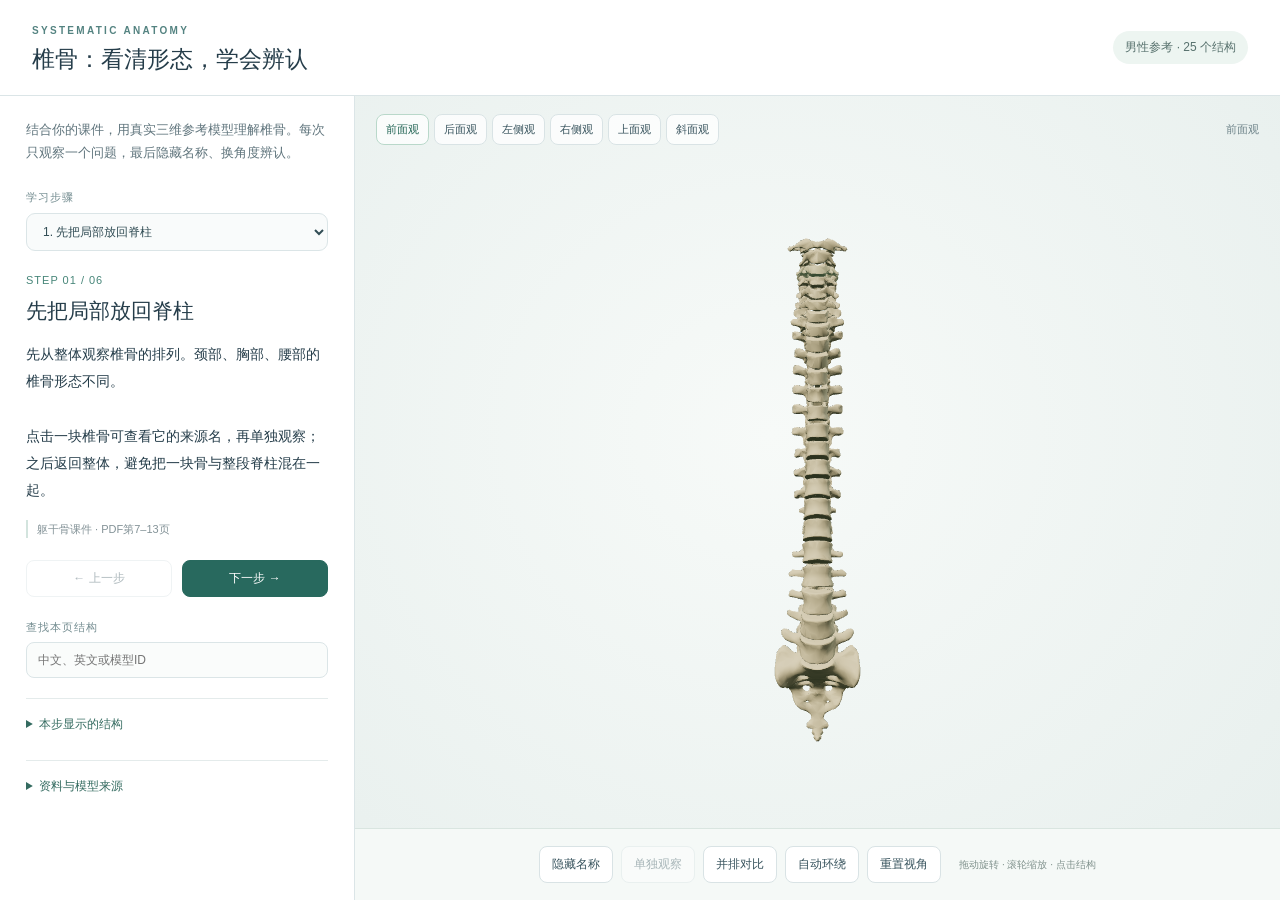
==== examples/spine-demo/index.html @ ab0be1ef "Publish Chinese anatomy 3D tutor skill" ====
<!doctype html>
<html lang="zh-CN">
<head><meta charset="utf-8"><meta name="viewport" content="width=device-width, initial-scale=1"><title>系统解剖学 · 3D伴学</title><link rel="stylesheet" href="style.css"><link rel="stylesheet" href="search.css"></head>
<body>
<header><div><span class="eyebrow">SYSTEMATIC ANATOMY</span><h1 id="lesson-title">系统解剖学 · 3D伴学</h1></div><span id="load-status" role="status">正在加载模型…</span></header>
<main>
<aside>
  <p class="intro" id="intro"></p>
  <label class="field-title" for="step-menu">学习步骤</label><select id="step-menu"></select>
  <div class="step-number" id="step-number"></div><h2 id="step-title"></h2>
  <p class="body" id="explanation"></p>
  <div class="source" id="source"></div>
  <section class="question" id="question-block"><span class="field-title">停下来想一想</span><p id="question"></p><details id="answer"><summary>查看答案与辨认依据</summary><p id="answer-text"></p></details></section>
  <div class="navigation"><button id="previous">← 上一步</button><button class="primary" id="next">下一步 →</button></div>
  <div class="search-box"><label class="field-title" for="search">查找本页结构</label><input id="search" type="search" placeholder="中文、英文或模型ID" autocomplete="off"><div id="search-results"></div></div>
  <details class="structures"><summary>本步显示的结构</summary><div id="structure-list"></div></details>
  <details class="resources"><summary>资料与模型来源</summary><div id="resources"></div><p>中文名称按资料匹配并标注状态；模型细节与几何准确性未经独立解剖教师审定。</p><a href="ATTRIBUTION.md" target="_blank" rel="noopener">模型来源与适用范围</a></details>
</aside>
<section class="viewport" aria-label="三维观察区">
 <div class="scene-toolbar"><div class="view-group" role="group" aria-label="观察方向"><button data-view="front">前面观</button><button data-view="back">后面观</button><button data-view="left">左侧观</button><button data-view="right">右侧观</button><button data-view="top">上面观</button><button data-view="oblique">斜面观</button></div><span id="view-status">斜面观</span></div>
 <div id="scene"><div id="mesh-labels" aria-hidden="true"></div></div>
 <div id="layout-notice" class="layout-notice" hidden>同尺度形态对比：位置已平移。判断毗邻请切回原位。</div>
 <div id="picked" class="picked" hidden></div>
 <div class="bottom-controls"><button id="names">隐藏名称</button><button id="isolate" disabled>单独观察</button><button id="layout">并排对比</button><button id="orbit">自动环绕</button><button id="fit">重置视角</button><span>拖动旋转 · 滚轮缩放 · 点击结构</span></div>
</section>
</main>
<noscript>三维观察需要启用JavaScript。</noscript><script type="module" src="viewer.js"></script>
</body></html>
---- examples/spine-demo/style.css ----
:root{font-family:Inter,"Microsoft YaHei","Noto Sans SC",sans-serif;color:#253d4a;background:#eef3f3;font-synthesis:none}*{box-sizing:border-box}body{margin:0}header{height:96px;background:#fff;border-bottom:1px solid #dbe5e7;display:flex;align-items:center;justify-content:space-between;padding:18px 32px;gap:16px}.eyebrow{font-size:10px;letter-spacing:2.3px;color:#548381;font-weight:700}h1{margin:6px 0 0;font-size:23px;font-weight:650}#load-status{font-size:12px;color:#57716d;padding:8px 12px;background:#edf5f1;border-radius:20px;max-width:38%;text-align:right}main{display:grid;grid-template-columns:355px minmax(0,1fr);height:calc(100dvh - 96px);min-height:520px}aside{padding:23px 26px;background:#fff;overflow:auto;border-right:1px solid #dbe5e7}.intro{font-size:13px;line-height:1.75;color:#60757d;margin:0 0 22px}.field-title{font-size:11px;font-weight:700;color:#738c90;letter-spacing:1px}select{width:100%;padding:10px 12px;border:1px solid #dbe5e7;border-radius:9px;background:#f9fbfb;color:#324d55;margin:8px 0 23px;font:inherit;font-size:12px}.step-number{font-size:11px;color:#478679;letter-spacing:1px}h2{font-size:21px;line-height:1.4;margin:10px 0 16px}.body{font-size:14px;line-height:1.95;white-space:pre-line;margin:0 0 15px}.source{font-size:11px;line-height:1.7;color:#839297;border-left:2px solid #d3e4de;padding-left:9px}.question{background:#edf6f1;border:1px solid #dceae2;border-radius:12px;padding:15px 16px;margin-top:23px}.question p{font-size:13px;line-height:1.8;margin:10px 0}details{font-size:12px;line-height:1.8}summary{cursor:pointer;color:#346b60;font-weight:600;padding:4px 0}details p{color:#60727b}#answer{border-top:1px solid #d5e5dd;padding-top:8px}.navigation{display:flex;gap:10px;margin-top:22px}.navigation button{flex:1}.structures,.resources{margin-top:20px;border-top:1px solid #e4ebeb;padding-top:11px}.resources a{color:#397366}button{font:inherit;font-size:12px;padding:9px 12px;border:1px solid #d9e3e5;border-radius:8px;background:white;color:#37535d;cursor:pointer;transition:background .12s}button:hover{background:#edf5f1}button:focus-visible,select:focus-visible,summary:focus-visible{outline:2px solid #338377;outline-offset:2px}button.primary{background:#28695e;border-color:#28695e;color:white}button:disabled{opacity:.4;cursor:default}button.active{background:#e1f0e9;color:#216454;border-color:#b9d8ca}.structure-item{display:block;width:100%;text-align:left;margin:6px 0;line-height:1.6;padding:7px 10px}.structure-item small{display:block;font-size:10px;color:#839497}.viewport{position:relative;display:flex;flex-direction:column;min-width:0;overflow:hidden;background:radial-gradient(ellipse at 45% 42%,#f7faf8,#e7efed)}.scene-toolbar{height:67px;display:flex;align-items:center;padding:12px 21px;gap:16px;justify-content:space-between;z-index:2}.view-group{display:flex;gap:5px;flex-wrap:wrap}.view-group button{font-size:11px;padding:7px 9px;background:#ffffffbf}#view-status{font-size:11px;color:#6d8389;white-space:nowrap}#scene{position:relative;flex:1;min-height:0;width:100%;overflow:hidden}#scene canvas{display:block;touch-action:none}#mesh-labels{position:absolute;inset:0;pointer-events:none;z-index:1}.mesh-label{position:absolute;font-size:11px;color:#33534d;padding:4px 7px;background:#fffffff0;border:1px solid #dce9e2;border-radius:5px;max-width:160px;transform:translate(-50%,-50%);white-space:nowrap}.bottom-controls{min-height:72px;display:flex;align-items:center;justify-content:center;gap:8px;padding:14px 18px;border-top:1px solid #d9e5e0;background:#f5f9f7;flex-wrap:wrap;z-index:2}.bottom-controls span{font-size:10px;color:#80928d;margin-left:10px}.layout-notice{position:absolute;top:70px;left:21px;right:21px;text-align:center;font-size:11px;color:#826b3f;background:#fbf5e7e8;padding:8px;border-radius:8px;z-index:3}.picked{position:absolute;bottom:87px;left:22px;max-width:calc(100% - 44px);font-size:12px;line-height:1.8;background:white;border:1px solid #dce5e1;border-radius:10px;padding:12px 17px;box-shadow:0 6px 24px #2441350d;white-space:pre-line;z-index:3}.error{padding:35px;font-size:14px;line-height:1.8;color:#873f3f}[hidden]{display:none!important}@media(max-width:900px){header{padding:16px 20px}h1{font-size:19px}main{grid-template-columns:300px 1fr}aside{padding:20px}.scene-toolbar{height:100px;align-items:flex-start;flex-direction:column;gap:8px;padding:14px}.layout-notice{top:106px}.bottom-controls span{display:none}}@media(max-width:660px){header{height:auto;min-height:88px}#load-status{font-size:10px}main{display:flex;flex-direction:column-reverse;height:auto;min-height:0}.viewport{height:64dvh;min-height:400px}.scene-toolbar{height:85px;gap:6px}aside{border-right:0;border-top:1px solid #dbe5e7;padding:23px}.intro{margin-bottom:12px}select{margin-bottom:14px}.layout-notice{top:92px;font-size:10px;left:12px;right:12px}.bottom-controls{min-height:58px;padding:9px;gap:5px}.bottom-controls button{padding:8px;font-size:11px}.picked{bottom:68px;left:12px;font-size:11px}}
---- examples/spine-demo/search.css ----
.search-box{margin-top:20px}.search-box input{display:block;width:100%;font:inherit;font-size:12px;padding:10px 11px;border:1px solid #dbe5e7;border-radius:8px;margin-top:7px;color:#324d55;background:#fafcfb}.search-box:has(input:disabled){opacity:.55}#search-results{max-height:240px;overflow:auto}#search-results p{font-size:11px;color:#71847b;margin:8px 0}
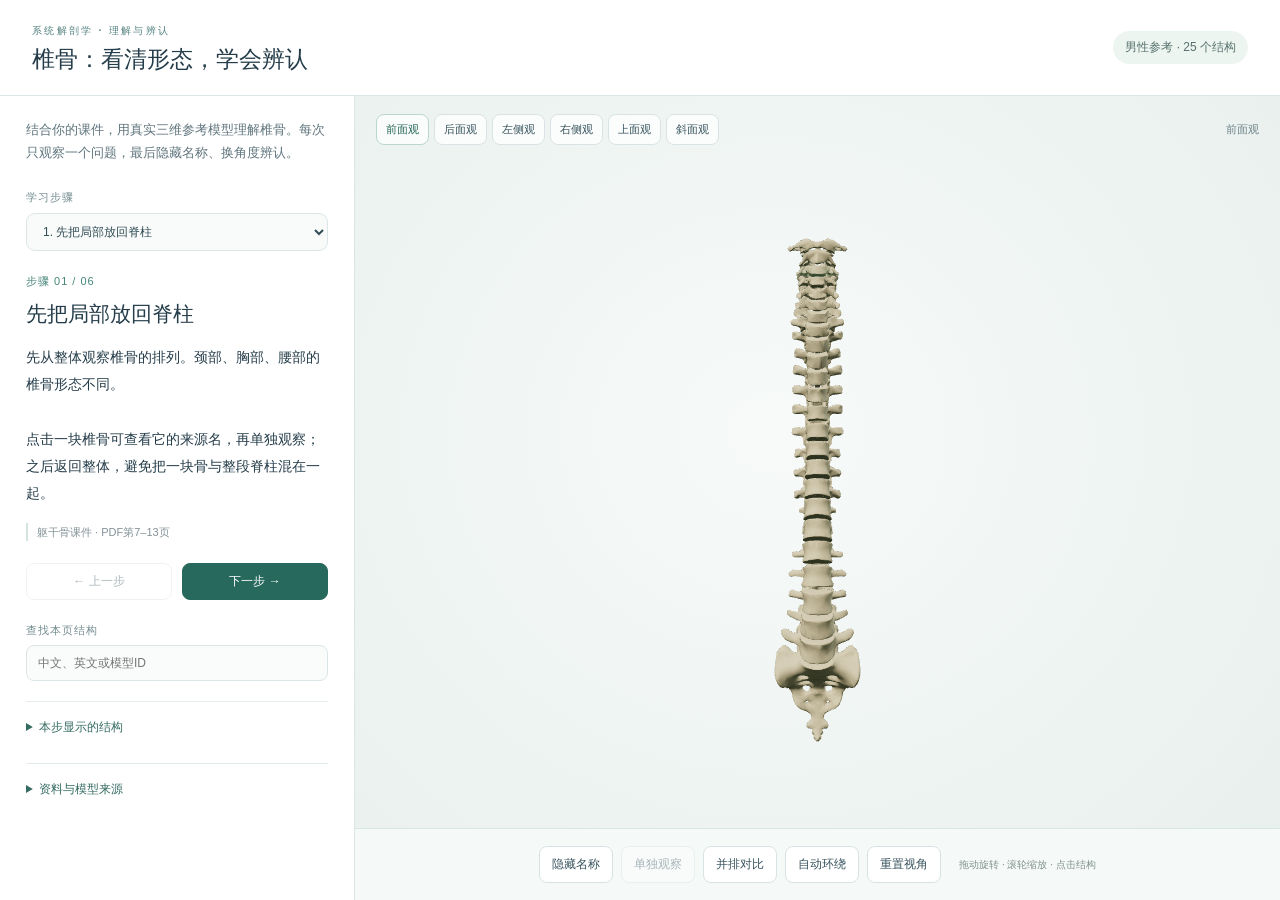
==== commit 325dd5a7: "Improve source-backed Chinese terminology and conservative fallback" ====
--- a/examples/spine-demo/index.html
+++ b/examples/spine-demo/index.html
@@ -2,7 +2,7 @@
 <html lang="zh-CN">
 <head><meta charset="utf-8"><meta name="viewport" content="width=device-width, initial-scale=1"><title>系统解剖学 · 3D伴学</title><link rel="stylesheet" href="style.css"><link rel="stylesheet" href="search.css"></head>
 <body>
-<header><div><span class="eyebrow">SYSTEMATIC ANATOMY</span><h1 id="lesson-title">系统解剖学 · 3D伴学</h1></div><span id="load-status" role="status">正在加载模型…</span></header>
+<header><div><span class="eyebrow">系统解剖学 · 理解与辨认</span><h1 id="lesson-title">系统解剖学 · 3D伴学</h1></div><span id="load-status" role="status">正在加载模型…</span></header>
 <main>
 <aside>
   <p class="intro" id="intro"></p>
--- a/examples/spine-demo/style.css
+++ b/examples/spine-demo/style.css
@@ -1 +1,2 @@
 :root{font-family:Inter,"Microsoft YaHei","Noto Sans SC",sans-serif;color:#253d4a;background:#eef3f3;font-synthesis:none}*{box-sizing:border-box}body{margin:0}header{height:96px;background:#fff;border-bottom:1px solid #dbe5e7;display:flex;align-items:center;justify-content:space-between;padding:18px 32px;gap:16px}.eyebrow{font-size:10px;letter-spacing:2.3px;color:#548381;font-weight:700}h1{margin:6px 0 0;font-size:23px;font-weight:650}#load-status{font-size:12px;color:#57716d;padding:8px 12px;background:#edf5f1;border-radius:20px;max-width:38%;text-align:right}main{display:grid;grid-template-columns:355px minmax(0,1fr);height:calc(100dvh - 96px);min-height:520px}aside{padding:23px 26px;background:#fff;overflow:auto;border-right:1px solid #dbe5e7}.intro{font-size:13px;line-height:1.75;color:#60757d;margin:0 0 22px}.field-title{font-size:11px;font-weight:700;color:#738c90;letter-spacing:1px}select{width:100%;padding:10px 12px;border:1px solid #dbe5e7;border-radius:9px;background:#f9fbfb;color:#324d55;margin:8px 0 23px;font:inherit;font-size:12px}.step-number{font-size:11px;color:#478679;letter-spacing:1px}h2{font-size:21px;line-height:1.4;margin:10px 0 16px}.body{font-size:14px;line-height:1.95;white-space:pre-line;margin:0 0 15px}.source{font-size:11px;line-height:1.7;color:#839297;border-left:2px solid #d3e4de;padding-left:9px}.question{background:#edf6f1;border:1px solid #dceae2;border-radius:12px;padding:15px 16px;margin-top:23px}.question p{font-size:13px;line-height:1.8;margin:10px 0}details{font-size:12px;line-height:1.8}summary{cursor:pointer;color:#346b60;font-weight:600;padding:4px 0}details p{color:#60727b}#answer{border-top:1px solid #d5e5dd;padding-top:8px}.navigation{display:flex;gap:10px;margin-top:22px}.navigation button{flex:1}.structures,.resources{margin-top:20px;border-top:1px solid #e4ebeb;padding-top:11px}.resources a{color:#397366}button{font:inherit;font-size:12px;padding:9px 12px;border:1px solid #d9e3e5;border-radius:8px;background:white;color:#37535d;cursor:pointer;transition:background .12s}button:hover{background:#edf5f1}button:focus-visible,select:focus-visible,summary:focus-visible{outline:2px solid #338377;outline-offset:2px}button.primary{background:#28695e;border-color:#28695e;color:white}button:disabled{opacity:.4;cursor:default}button.active{background:#e1f0e9;color:#216454;border-color:#b9d8ca}.structure-item{display:block;width:100%;text-align:left;margin:6px 0;line-height:1.6;padding:7px 10px}.structure-item small{display:block;font-size:10px;color:#839497}.viewport{position:relative;display:flex;flex-direction:column;min-width:0;overflow:hidden;background:radial-gradient(ellipse at 45% 42%,#f7faf8,#e7efed)}.scene-toolbar{height:67px;display:flex;align-items:center;padding:12px 21px;gap:16px;justify-content:space-between;z-index:2}.view-group{display:flex;gap:5px;flex-wrap:wrap}.view-group button{font-size:11px;padding:7px 9px;background:#ffffffbf}#view-status{font-size:11px;color:#6d8389;white-space:nowrap}#scene{position:relative;flex:1;min-height:0;width:100%;overflow:hidden}#scene canvas{display:block;touch-action:none}#mesh-labels{position:absolute;inset:0;pointer-events:none;z-index:1}.mesh-label{position:absolute;font-size:11px;color:#33534d;padding:4px 7px;background:#fffffff0;border:1px solid #dce9e2;border-radius:5px;max-width:160px;transform:translate(-50%,-50%);white-space:nowrap}.bottom-controls{min-height:72px;display:flex;align-items:center;justify-content:center;gap:8px;padding:14px 18px;border-top:1px solid #d9e5e0;background:#f5f9f7;flex-wrap:wrap;z-index:2}.bottom-controls span{font-size:10px;color:#80928d;margin-left:10px}.layout-notice{position:absolute;top:70px;left:21px;right:21px;text-align:center;font-size:11px;color:#826b3f;background:#fbf5e7e8;padding:8px;border-radius:8px;z-index:3}.picked{position:absolute;bottom:87px;left:22px;max-width:calc(100% - 44px);font-size:12px;line-height:1.8;background:white;border:1px solid #dce5e1;border-radius:10px;padding:12px 17px;box-shadow:0 6px 24px #2441350d;white-space:pre-line;z-index:3}.error{padding:35px;font-size:14px;line-height:1.8;color:#873f3f}[hidden]{display:none!important}@media(max-width:900px){header{padding:16px 20px}h1{font-size:19px}main{grid-template-columns:300px 1fr}aside{padding:20px}.scene-toolbar{height:100px;align-items:flex-start;flex-direction:column;gap:8px;padding:14px}.layout-notice{top:106px}.bottom-controls span{display:none}}@media(max-width:660px){header{height:auto;min-height:88px}#load-status{font-size:10px}main{display:flex;flex-direction:column-reverse;height:auto;min-height:0}.viewport{height:64dvh;min-height:400px}.scene-toolbar{height:85px;gap:6px}aside{border-right:0;border-top:1px solid #dbe5e7;padding:23px}.intro{margin-bottom:12px}select{margin-bottom:14px}.layout-notice{top:92px;font-size:10px;left:12px;right:12px}.bottom-controls{min-height:58px;padding:9px;gap:5px}.bottom-controls button{padding:8px;font-size:11px}.picked{bottom:68px;left:12px;font-size:11px}}
+.picked{max-height:45%;overflow:auto;overflow-wrap:anywhere}
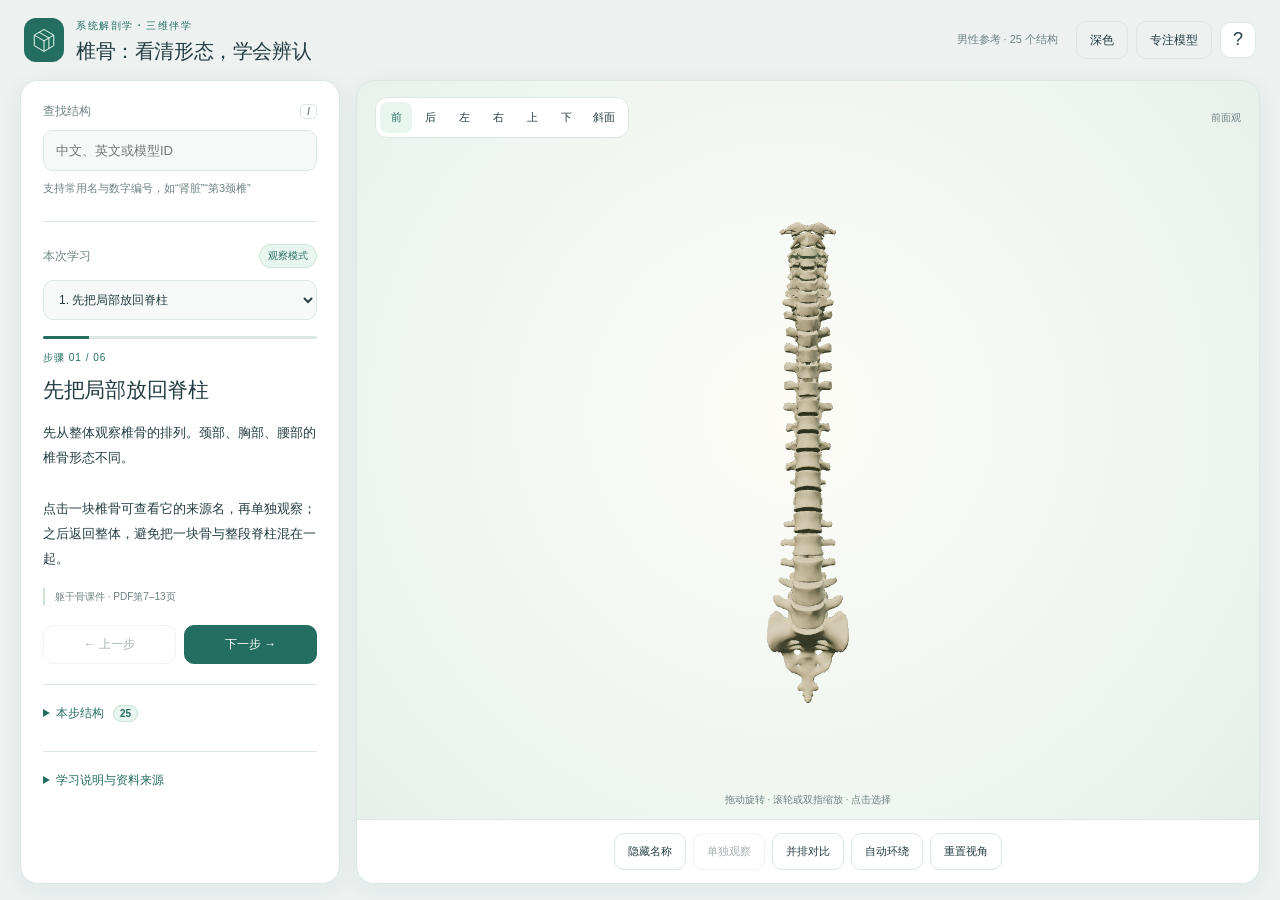
==== commit 10f8a620: "Improve Chinese anatomy viewer layout and interaction" ====
--- a/examples/spine-demo/index.html
+++ b/examples/spine-demo/index.html
@@ -1,28 +1,33 @@
 <!doctype html>
 <html lang="zh-CN">
-<head><meta charset="utf-8"><meta name="viewport" content="width=device-width, initial-scale=1"><title>系统解剖学 · 3D伴学</title><link rel="stylesheet" href="style.css"><link rel="stylesheet" href="search.css"></head>
+<head><meta charset="utf-8"><meta name="viewport" content="width=device-width, initial-scale=1"><meta name="color-scheme" content="light dark"><title>系统解剖学 · 3D伴学</title><link rel="stylesheet" href="style.css"><link rel="stylesheet" href="search.css"></head>
 <body>
-<header><div><span class="eyebrow">系统解剖学 · 理解与辨认</span><h1 id="lesson-title">系统解剖学 · 3D伴学</h1></div><span id="load-status" role="status">正在加载模型…</span></header>
-<main>
-<aside>
-  <p class="intro" id="intro"></p>
-  <label class="field-title" for="step-menu">学习步骤</label><select id="step-menu"></select>
-  <div class="step-number" id="step-number"></div><h2 id="step-title"></h2>
-  <p class="body" id="explanation"></p>
-  <div class="source" id="source"></div>
-  <section class="question" id="question-block"><span class="field-title">停下来想一想</span><p id="question"></p><details id="answer"><summary>查看答案与辨认依据</summary><p id="answer-text"></p></details></section>
-  <div class="navigation"><button id="previous">← 上一步</button><button class="primary" id="next">下一步 →</button></div>
-  <div class="search-box"><label class="field-title" for="search">查找本页结构</label><input id="search" type="search" placeholder="中文、英文或模型ID" autocomplete="off"><div id="search-results"></div></div>
-  <details class="structures"><summary>本步显示的结构</summary><div id="structure-list"></div></details>
-  <details class="resources"><summary>资料与模型来源</summary><div id="resources"></div><p>中文名称按资料匹配并标注状态；模型细节与几何准确性未经独立解剖教师审定。</p><a href="ATTRIBUTION.md" target="_blank" rel="noopener">模型来源与适用范围</a></details>
-</aside>
-<section class="viewport" aria-label="三维观察区">
- <div class="scene-toolbar"><div class="view-group" role="group" aria-label="观察方向"><button data-view="front">前面观</button><button data-view="back">后面观</button><button data-view="left">左侧观</button><button data-view="right">右侧观</button><button data-view="top">上面观</button><button data-view="oblique">斜面观</button></div><span id="view-status">斜面观</span></div>
- <div id="scene"><div id="mesh-labels" aria-hidden="true"></div></div>
- <div id="layout-notice" class="layout-notice" hidden>同尺度形态对比：位置已平移。判断毗邻请切回原位。</div>
- <div id="picked" class="picked" hidden></div>
- <div class="bottom-controls"><button id="names">隐藏名称</button><button id="isolate" disabled>单独观察</button><button id="layout">并排对比</button><button id="orbit">自动环绕</button><button id="fit">重置视角</button><span>拖动旋转 · 滚轮缩放 · 点击结构</span></div>
-</section>
+<header class="app-header">
+ <div class="brand"><div class="brand-mark" aria-hidden="true"><svg viewBox="0 0 32 32" fill="none"><path d="M16 3 28 10v13l-12 7-12-7V10L16 3Z"/><path d="m4 10 12 7 12-7M16 17v13M10 6.5l12 7v13"/></svg></div><div class="brand-text"><span class="eyebrow">系统解剖学 · 三维伴学</span><h1 id="lesson-title">解剖伴学</h1></div></div>
+ <div class="header-actions"><span id="load-status" role="status" aria-live="polite">正在加载模型</span><button id="theme" class="quiet" aria-label="切换深色模式" title="切换深色模式">深色</button><button id="focus-mode" class="quiet" aria-pressed="false" title="扩大观察区，Esc退出">专注模型</button><button id="help" class="icon-button" aria-label="操作指南与快捷键" title="操作指南">?</button></div>
+</header>
+<main id="workspace">
+ <aside class="learning-panel" aria-label="学习与查找">
+  <section class="search-box"><label class="field-title" for="search">查找结构 <span class="key-hint" aria-hidden="true">/</span></label><input id="search" type="search" placeholder="中文、英文或模型ID" autocomplete="off" aria-controls="search-results" aria-describedby="search-hint"><p id="search-hint" class="muted">支持常用名与数字编号，如“肾脏”“第3颈椎”</p><div id="search-results" aria-label="匹配的结构"></div></section>
+  <section class="lesson-section">
+   <div class="section-heading"><label class="field-title" for="step-menu">本次学习</label><span id="study-mode" class="mode-badge">观察模式</span></div><select id="step-menu" aria-label="选择学习步骤"></select>
+   <div id="step-progress" class="progress-track" role="progressbar" aria-label="当前步骤" aria-valuemin="1" aria-valuenow="1"><div id="progress-fill"></div></div>
+   <div class="step-number" id="step-number"></div><h2 id="step-title"></h2><p class="body" id="explanation"></p><div class="source" id="source"></div>
+   <section class="question" id="question-block"><span class="field-title">停下来想一想</span><p id="question"></p><details id="answer"><summary>查看答案与辨认依据</summary><p id="answer-text"></p></details></section>
+   <div class="navigation"><button id="previous">← 上一步</button><button class="primary" id="next">下一步 →</button></div>
+  </section>
+  <details class="structures"><summary>本步结构 <span id="visible-count" class="count-badge"></span></summary><div id="structure-list"></div></details>
+  <details class="resources"><summary>学习说明与资料来源</summary><p class="intro" id="intro"></p><div id="resources"></div><p>名称覆盖不代表医学准确率。模型细节未经独立解剖教师审定，精细辨认请对照课件。</p><a href="ATTRIBUTION.md" target="_blank" rel="noopener">模型来源与适用范围 ↗</a></details>
+ </aside>
+ <section class="viewport" aria-label="三维观察区">
+  <div class="scene-toolbar"><div class="view-group" role="group" aria-label="人体观察方向"><button data-view="front" title="前面观 · 1">前</button><button data-view="back" title="后面观 · 2">后</button><button data-view="left" title="人体左侧观 · 3">左</button><button data-view="right" title="人体右侧观 · 4">右</button><button data-view="top" title="上面观 · 5">上</button><button data-view="bottom" title="下面观">下</button><button data-view="oblique" title="斜面观 · 6">斜面</button></div><span id="view-status">斜面观</span></div>
+  <div id="scene"><div id="mesh-labels" aria-hidden="true"></div><div id="loading-cover" role="status"><span class="spinner" aria-hidden="true"></span><p id="loading-label">正在读取学习资料</p><small>首次载入需要读取三维模型</small></div></div>
+  <div id="layout-notice" class="layout-notice" hidden></div>
+  <div class="model-caption"><span>拖动旋转 · 滚轮或双指缩放 · 点击选择</span><button id="selected-chip" hidden title="查看所选结构详情"></button></div>
+  <div class="bottom-controls" role="group" aria-label="模型操作"><button id="names" title="切换名称 · H" aria-pressed="false">隐藏名称</button><button id="isolate" disabled aria-pressed="false">单独观察</button><button id="layout" aria-pressed="false">并排对比</button><button id="orbit" aria-pressed="false">自动环绕</button><button id="fit" class="quiet" title="重置视角 · R">重置视角</button></div>
+ </section>
+ <section id="inspector" class="inspector" aria-label="所选结构详情" hidden><div class="inspector-heading"><span class="field-title">所选结构</span><button id="close-inspector" class="icon-button" aria-label="关闭结构详情">×</button></div><div id="picked" aria-live="polite" hidden></div></section>
 </main>
+<dialog id="help-dialog" aria-labelledby="help-title"><div class="dialog-heading"><h2 id="help-title">从一个问题开始观察</h2><button id="close-help" class="icon-button" aria-label="关闭操作指南">×</button></div><p>查找一个结构，点击选择，再用“单独观察”看清形态。比较大小时用“并排对比”；判断位置与毗邻时回到原位。</p><p>视角始终按人体的前、后、左、右命名。无标签辨认时，搜索和名称隐藏，答案由你主动展开。</p><dl class="shortcuts"><div><dt><kbd>/</kbd></dt><dd>查找结构</dd></div><div><dt><kbd>1</kbd>–<kbd>6</kbd></dt><dd>前、后、左、右、上、斜面观</dd></div><div><dt><kbd>H</kbd> / <kbd>R</kbd></dt><dd>显示名称 / 重置视角</dd></div><div><dt><kbd>←</kbd> / <kbd>→</kbd></dt><dd>上一步 / 下一步</dd></div><div><dt><kbd>Esc</kbd></dt><dd>退出专注或关闭详情</dd></div></dl></dialog>
 <noscript>三维观察需要启用JavaScript。</noscript><script type="module" src="viewer.js"></script>
 </body></html>
--- a/examples/spine-demo/style.css
+++ b/examples/spine-demo/style.css
@@ -1,2 +1,29 @@
-:root{font-family:Inter,"Microsoft YaHei","Noto Sans SC",sans-serif;color:#253d4a;background:#eef3f3;font-synthesis:none}*{box-sizing:border-box}body{margin:0}header{height:96px;background:#fff;border-bottom:1px solid #dbe5e7;display:flex;align-items:center;justify-content:space-between;padding:18px 32px;gap:16px}.eyebrow{font-size:10px;letter-spacing:2.3px;color:#548381;font-weight:700}h1{margin:6px 0 0;font-size:23px;font-weight:650}#load-status{font-size:12px;color:#57716d;padding:8px 12px;background:#edf5f1;border-radius:20px;max-width:38%;text-align:right}main{display:grid;grid-template-columns:355px minmax(0,1fr);height:calc(100dvh - 96px);min-height:520px}aside{padding:23px 26px;background:#fff;overflow:auto;border-right:1px solid #dbe5e7}.intro{font-size:13px;line-height:1.75;color:#60757d;margin:0 0 22px}.field-title{font-size:11px;font-weight:700;color:#738c90;letter-spacing:1px}select{width:100%;padding:10px 12px;border:1px solid #dbe5e7;border-radius:9px;background:#f9fbfb;color:#324d55;margin:8px 0 23px;font:inherit;font-size:12px}.step-number{font-size:11px;color:#478679;letter-spacing:1px}h2{font-size:21px;line-height:1.4;margin:10px 0 16px}.body{font-size:14px;line-height:1.95;white-space:pre-line;margin:0 0 15px}.source{font-size:11px;line-height:1.7;color:#839297;border-left:2px solid #d3e4de;padding-left:9px}.question{background:#edf6f1;border:1px solid #dceae2;border-radius:12px;padding:15px 16px;margin-top:23px}.question p{font-size:13px;line-height:1.8;margin:10px 0}details{font-size:12px;line-height:1.8}summary{cursor:pointer;color:#346b60;font-weight:600;padding:4px 0}details p{color:#60727b}#answer{border-top:1px solid #d5e5dd;padding-top:8px}.navigation{display:flex;gap:10px;margin-top:22px}.navigation button{flex:1}.structures,.resources{margin-top:20px;border-top:1px solid #e4ebeb;padding-top:11px}.resources a{color:#397366}button{font:inherit;font-size:12px;padding:9px 12px;border:1px solid #d9e3e5;border-radius:8px;background:white;color:#37535d;cursor:pointer;transition:background .12s}button:hover{background:#edf5f1}button:focus-visible,select:focus-visible,summary:focus-visible{outline:2px solid #338377;outline-offset:2px}button.primary{background:#28695e;border-color:#28695e;color:white}button:disabled{opacity:.4;cursor:default}button.active{background:#e1f0e9;color:#216454;border-color:#b9d8ca}.structure-item{display:block;width:100%;text-align:left;margin:6px 0;line-height:1.6;padding:7px 10px}.structure-item small{display:block;font-size:10px;color:#839497}.viewport{position:relative;display:flex;flex-direction:column;min-width:0;overflow:hidden;background:radial-gradient(ellipse at 45% 42%,#f7faf8,#e7efed)}.scene-toolbar{height:67px;display:flex;align-items:center;padding:12px 21px;gap:16px;justify-content:space-between;z-index:2}.view-group{display:flex;gap:5px;flex-wrap:wrap}.view-group button{font-size:11px;padding:7px 9px;background:#ffffffbf}#view-status{font-size:11px;color:#6d8389;white-space:nowrap}#scene{position:relative;flex:1;min-height:0;width:100%;overflow:hidden}#scene canvas{display:block;touch-action:none}#mesh-labels{position:absolute;inset:0;pointer-events:none;z-index:1}.mesh-label{position:absolute;font-size:11px;color:#33534d;padding:4px 7px;background:#fffffff0;border:1px solid #dce9e2;border-radius:5px;max-width:160px;transform:translate(-50%,-50%);white-space:nowrap}.bottom-controls{min-height:72px;display:flex;align-items:center;justify-content:center;gap:8px;padding:14px 18px;border-top:1px solid #d9e5e0;background:#f5f9f7;flex-wrap:wrap;z-index:2}.bottom-controls span{font-size:10px;color:#80928d;margin-left:10px}.layout-notice{position:absolute;top:70px;left:21px;right:21px;text-align:center;font-size:11px;color:#826b3f;background:#fbf5e7e8;padding:8px;border-radius:8px;z-index:3}.picked{position:absolute;bottom:87px;left:22px;max-width:calc(100% - 44px);font-size:12px;line-height:1.8;background:white;border:1px solid #dce5e1;border-radius:10px;padding:12px 17px;box-shadow:0 6px 24px #2441350d;white-space:pre-line;z-index:3}.error{padding:35px;font-size:14px;line-height:1.8;color:#873f3f}[hidden]{display:none!important}@media(max-width:900px){header{padding:16px 20px}h1{font-size:19px}main{grid-template-columns:300px 1fr}aside{padding:20px}.scene-toolbar{height:100px;align-items:flex-start;flex-direction:column;gap:8px;padding:14px}.layout-notice{top:106px}.bottom-controls span{display:none}}@media(max-width:660px){header{height:auto;min-height:88px}#load-status{font-size:10px}main{display:flex;flex-direction:column-reverse;height:auto;min-height:0}.viewport{height:64dvh;min-height:400px}.scene-toolbar{height:85px;gap:6px}aside{border-right:0;border-top:1px solid #dbe5e7;padding:23px}.intro{margin-bottom:12px}select{margin-bottom:14px}.layout-notice{top:92px;font-size:10px;left:12px;right:12px}.bottom-controls{min-height:58px;padding:9px;gap:5px}.bottom-controls button{padding:8px;font-size:11px}.picked{bottom:68px;left:12px;font-size:11px}}
-.picked{max-height:45%;overflow:auto;overflow-wrap:anywhere}
+:root{font-family:"Segoe UI","Microsoft YaHei","Noto Sans SC",sans-serif;color:#233d43;background:#edf2f1;font-synthesis:none;color-scheme:light;--paper:#fff;--surface:#f6f9f8;--ink:#233d43;--muted:#6e8183;--border:#dce6e2;--accent:#236e61;--tint:#e9f5ef;--tint-border:#cae3d5;--shadow:0 5px 22px #173e3410;--scene:radial-gradient(ellipse at 48% 42%,#fdfcf7 0%,#edf4ef 70%,#e2ede7 100%)}
+:root[data-theme="dark"]{color-scheme:dark;background:#121c21;--paper:#1c2a30;--surface:#223239;--ink:#e3eeeb;--muted:#a0b7b5;--border:#34464c;--accent:#9bdbbc;--tint:#243e36;--tint-border:#416453;--shadow:0 5px 22px #0002;--scene:radial-gradient(ellipse at 48% 42%,#314649,#223437 70%,#1d2c31);color:var(--ink)}
+*{box-sizing:border-box}body{margin:0}button,select,input{font:inherit}button,select,input,summary{-webkit-tap-highlight-color:transparent}
+button{cursor:pointer;border:1px solid var(--border);color:var(--ink);background:var(--paper);border-radius:10px;padding:10px 13px;font-size:12px;line-height:1.4;transition:background .15s,border-color .15s}button:hover{background:var(--tint);border-color:var(--tint-border)}button.active{background:var(--tint);color:var(--accent);border-color:var(--tint-border)}button.primary{background:#236e61;border-color:#236e61;color:white}button.primary:hover{background:#185647}button:disabled{opacity:.4;cursor:default}button.quiet{background:transparent}
+button:focus-visible,select:focus-visible,input:focus-visible,summary:focus-visible,a:focus-visible{outline:3px solid var(--accent);outline-offset:3px}.icon-button{height:36px;width:36px;padding:0;font-size:18px;display:inline-grid;place-items:center}
+.app-header{height:80px;display:flex;align-items:center;justify-content:space-between;padding:12px 24px;gap:20px}.brand{display:flex;align-items:center;gap:12px;min-width:0}.brand-mark{display:grid;place-items:center;width:40px;height:44px;flex-shrink:0;background:#236e61;border-radius:12px}.brand-mark svg{width:26px;height:30px;stroke:#ecfff2;stroke-width:1.2}.brand-text{min-width:0}.eyebrow{font-size:10px;color:var(--accent);letter-spacing:1.5px;font-weight:600}h1{margin:5px 0 0;font-size:20px;font-weight:650;letter-spacing:-.4px;white-space:nowrap;overflow:hidden;text-overflow:ellipsis}.header-actions{display:flex;align-items:center;gap:8px;flex-shrink:0}#load-status{font-size:11px;color:var(--muted);margin-right:10px}
+main{display:grid;grid-template-columns:320px minmax(0,1fr);gap:16px;height:calc(100dvh - 96px);min-height:520px;margin:0 20px 16px}main.has-selection{grid-template-columns:300px minmax(0,1fr) 280px}
+.learning-panel,.viewport,.inspector{border:1px solid var(--border);border-radius:18px;background:var(--paper);box-shadow:var(--shadow);min-width:0}.learning-panel{padding:22px;overflow:auto;scrollbar-width:thin;scrollbar-color:var(--border) transparent}
+.field-title{font-size:12px;color:var(--muted);font-weight:650}.muted{color:var(--muted);font-size:11px;line-height:1.65}.section-heading{display:flex;justify-content:space-between;align-items:center;gap:8px}.lesson-section{margin-top:24px;padding-top:22px;border-top:1px solid var(--border)}
+.mode-badge,.count-badge{font-size:10px;background:var(--tint);color:var(--accent);border:1px solid var(--tint-border);border-radius:30px;padding:4px 8px;white-space:nowrap}.mode-badge.quiz{color:#966327;background:#fff2d9;border-color:#ead1a4}
+select{display:block;width:100%;padding:11px;border:1px solid var(--border);border-radius:10px;color:var(--ink);background:var(--surface);margin:12px 0 16px;font-size:12px}.progress-track{height:3px;border-radius:4px;background:var(--border);margin-bottom:12px;overflow:hidden}#progress-fill{height:100%;background:var(--accent);width:0;transition:width .2s}.step-number{font-size:10px;color:var(--accent);letter-spacing:1px}
+h2{font-size:21px;line-height:1.5;margin:9px 0 14px;letter-spacing:-.3px}.body{font-size:13px;line-height:1.95;white-space:pre-line;margin:0 0 16px}.source{font-size:10px;line-height:1.75;color:var(--muted);border-left:2px solid var(--tint-border);padding-left:10px}.question{background:var(--tint);border:1px solid var(--tint-border);border-radius:13px;padding:16px;margin-top:20px}.question p{font-size:12px;line-height:1.9;margin:10px 0;white-space:pre-line}.question .field-title{color:var(--accent)}
+details{font-size:12px;line-height:1.8}summary{cursor:pointer;color:var(--accent);font-weight:600;padding:6px 0}details p{color:var(--muted);white-space:pre-line}#answer{border-top:1px solid var(--tint-border);padding-top:6px}.navigation{display:flex;gap:8px;margin-top:20px}.navigation button{flex:1}.structures,.resources{margin-top:20px;padding-top:12px;border-top:1px solid var(--border)}.count-badge{margin-left:6px;padding:2px 6px}.resources a{color:var(--accent)}
+.structure-item{width:100%;text-align:left;margin:5px 0;padding:10px 12px;display:block;line-height:1.65;overflow-wrap:anywhere}.structure-item small{display:block;margin-top:3px;font-size:10px;color:var(--muted)}
+.viewport{position:relative;display:flex;flex-direction:column;overflow:hidden;background:var(--scene)}.scene-toolbar{display:flex;align-items:center;justify-content:space-between;padding:16px 18px 12px;gap:10px;z-index:2}.view-group{display:flex;gap:2px;background:var(--paper);border:1px solid var(--border);border-radius:12px;padding:4px}.view-group button{min-width:32px;border:0;font-size:11px;padding:8px 9px;border-radius:8px}#view-status{font-size:10px;color:var(--muted);white-space:nowrap}
+#scene{position:relative;flex:1;min-height:0;width:100%;overflow:hidden}#scene canvas{display:block;touch-action:none}#mesh-labels{position:absolute;inset:0;pointer-events:none;z-index:1}.mesh-label{position:absolute;font-size:11px;color:var(--ink);padding:5px 8px;background:var(--paper);border:1px solid var(--border);box-shadow:var(--shadow);border-radius:8px;max-width:160px;transform:translate(-50%,-50%);white-space:nowrap}
+.layout-notice{position:absolute;top:76px;left:18px;right:18px;font-size:10px;line-height:1.6;color:#84602c;background:#fff5def2;border:1px solid #eadbbd;padding:9px 12px;border-radius:10px;z-index:2}
+.model-caption{display:flex;align-items:center;justify-content:center;gap:12px;padding:6px 16px 12px;min-height:30px}.model-caption span{font-size:10px;color:var(--muted)}#selected-chip{font-size:10px;padding:5px 9px;color:var(--accent);background:var(--paper);max-width:50%;overflow:hidden;text-overflow:ellipsis;white-space:nowrap}
+.bottom-controls{display:flex;justify-content:center;gap:7px;padding:13px;border-top:1px solid var(--border);background:var(--paper);flex-wrap:wrap}.bottom-controls button{font-size:11px}
+.inspector{padding:18px;overflow:auto;scrollbar-width:thin}.inspector-heading{display:flex;align-items:center;justify-content:space-between;padding-bottom:13px;border-bottom:1px solid var(--border)}#picked h3{margin:20px 0 6px;font-size:22px;line-height:1.5;overflow-wrap:anywhere}.picked-english{color:var(--muted);font-size:11px;line-height:1.8;overflow-wrap:anywhere}
+.inspector-section{margin:20px 0}.inspector-section h4{font-size:10px;color:var(--muted);margin:0 0 7px;font-weight:600}.inspector-section p{margin:0;font-size:12px;line-height:1.8;white-space:pre-line;overflow-wrap:anywhere}.term-badge{display:inline-block;border:1px solid var(--tint-border);padding:7px 9px;border-radius:9px;color:var(--accent);background:var(--tint);font-size:11px;line-height:1.7}.term-badge.pending{background:#fff5e5;color:#80572c;border-color:#ead7b6}.reference-note{font-size:10px;color:var(--muted);padding-top:12px;border-top:1px solid var(--border)}
+#loading-cover{position:absolute;inset:0;display:flex;flex-direction:column;gap:8px;align-items:center;justify-content:center;color:var(--muted);font-size:13px}#loading-cover p{margin:8px 0 0}#loading-cover small{font-size:11px}.spinner{width:30px;height:30px;border:2px solid var(--border);border-top-color:var(--accent);border-radius:50%;animation:spin 1s linear infinite}@keyframes spin{to{transform:rotate(360deg)}}.error{padding:30px;color:#a66244;font-size:14px;line-height:1.8}
+dialog{color:var(--ink);background:var(--paper);border:1px solid var(--border);border-radius:20px;box-shadow:0 30px 100px #0003;width:min(520px,calc(100% - 32px));padding:25px}dialog::backdrop{background:#10252280;backdrop-filter:blur(3px)}.dialog-heading{display:flex;align-items:start;gap:15px;justify-content:space-between}.dialog-heading h2{font-size:19px;margin:3px 0 12px}dialog p{font-size:13px;line-height:1.9;color:var(--muted)}.shortcuts{border-top:1px solid var(--border);padding-top:10px}.shortcuts div{display:flex;align-items:center;padding:7px 0}.shortcuts dt{width:115px;flex-shrink:0}.shortcuts dd{font-size:12px;margin:0}kbd{font:inherit;font-size:11px;background:var(--surface);border:1px solid var(--border);padding:3px 6px;border-radius:5px}
+[hidden]{display:none!important}body.scene-focus .learning-panel,body.scene-focus .inspector{display:none}body.scene-focus main{grid-template-columns:minmax(0,1fr);grid-template-rows:1fr}body.scene-focus .viewport{grid-column:1;grid-row:1}
+@media(max-width:1180px) and (min-width:761px){main{grid-template-columns:280px minmax(0,1fr)}main.has-selection{grid-template-columns:280px minmax(0,1fr);grid-template-rows:minmax(280px,1fr) 235px}main.has-selection .learning-panel{grid-row:1/3}main.has-selection .viewport{grid-column:2;grid-row:1}main.has-selection .inspector{grid-column:2;grid-row:2}.scene-toolbar{flex-wrap:wrap;padding:12px}#load-status{display:none}.layout-notice{top:92px}}
+@media(max-width:760px){.app-header{height:76px;padding:10px 12px;gap:10px}.brand{gap:8px;flex:1}.brand-mark{width:30px;height:36px;border-radius:9px}.brand-mark svg{width:22px;height:26px}.eyebrow{font-size:8px;letter-spacing:.5px}h1{font-size:14px}.header-actions{gap:5px}.header-actions button{padding:8px;font-size:11px;min-height:36px}#help{width:30px;font-size:15px}#load-status{display:none}main,main.has-selection{display:flex;flex-direction:column;height:auto;min-height:0;margin:0 10px 14px;gap:12px}.learning-panel{order:2;padding:20px}.viewport{order:0;height:66dvh;min-height:430px}.inspector{order:1;padding:18px}.scene-toolbar{padding:10px 10px 6px;flex-direction:column;align-items:stretch;gap:6px}.view-group{justify-content:space-between;width:100%}.view-group button{padding:9px;min-height:36px}#view-status{text-align:right;padding-right:3px}.layout-notice{top:91px;left:10px;right:10px;padding:7px}.bottom-controls{padding:10px 8px;gap:6px}.bottom-controls button{padding:10px;min-height:40px}.model-caption{flex-direction:column;gap:6px;padding:8px 10px}.model-caption span{font-size:9px}#selected-chip{max-width:85%}body.scene-focus main{height:calc(100dvh - 90px)}body.scene-focus .viewport{height:100%;min-height:0}}
+@media(prefers-reduced-motion:reduce){*,*::before,*::after{transition:none!important;animation:none!important}}
+
+body.scene-focus #workspace{grid-template-columns:minmax(0,1fr);grid-template-rows:1fr}body.scene-focus #workspace .viewport{grid-column:1;grid-row:1}
--- a/examples/spine-demo/search.css
+++ b/examples/spine-demo/search.css
@@ -1 +1,4 @@
-.search-box{margin-top:20px}.search-box input{display:block;width:100%;font:inherit;font-size:12px;padding:10px 11px;border:1px solid #dbe5e7;border-radius:8px;margin-top:7px;color:#324d55;background:#fafcfb}.search-box:has(input:disabled){opacity:.55}#search-results{max-height:240px;overflow:auto}#search-results p{font-size:11px;color:#71847b;margin:8px 0}
+.search-box .field-title{display:flex;align-items:center;justify-content:space-between}.key-hint{border:1px solid var(--border);color:var(--muted);border-radius:5px;font-size:10px;padding:1px 6px}
+.search-box input{display:block;width:100%;font-size:13px;padding:12px;color:var(--ink);background:var(--surface);border:1px solid var(--border);border-radius:10px;margin-top:10px}.search-box input:disabled{opacity:.6}#search-hint{margin:8px 0 0}
+#search-results{max-height:270px;overflow:auto;scrollbar-width:thin;margin-top:4px}#search-results:empty{display:none}#search-results p{font-size:12px;color:var(--muted);line-height:1.8;margin:10px 0}
+@media(max-width:760px){.search-box input{font-size:16px}}
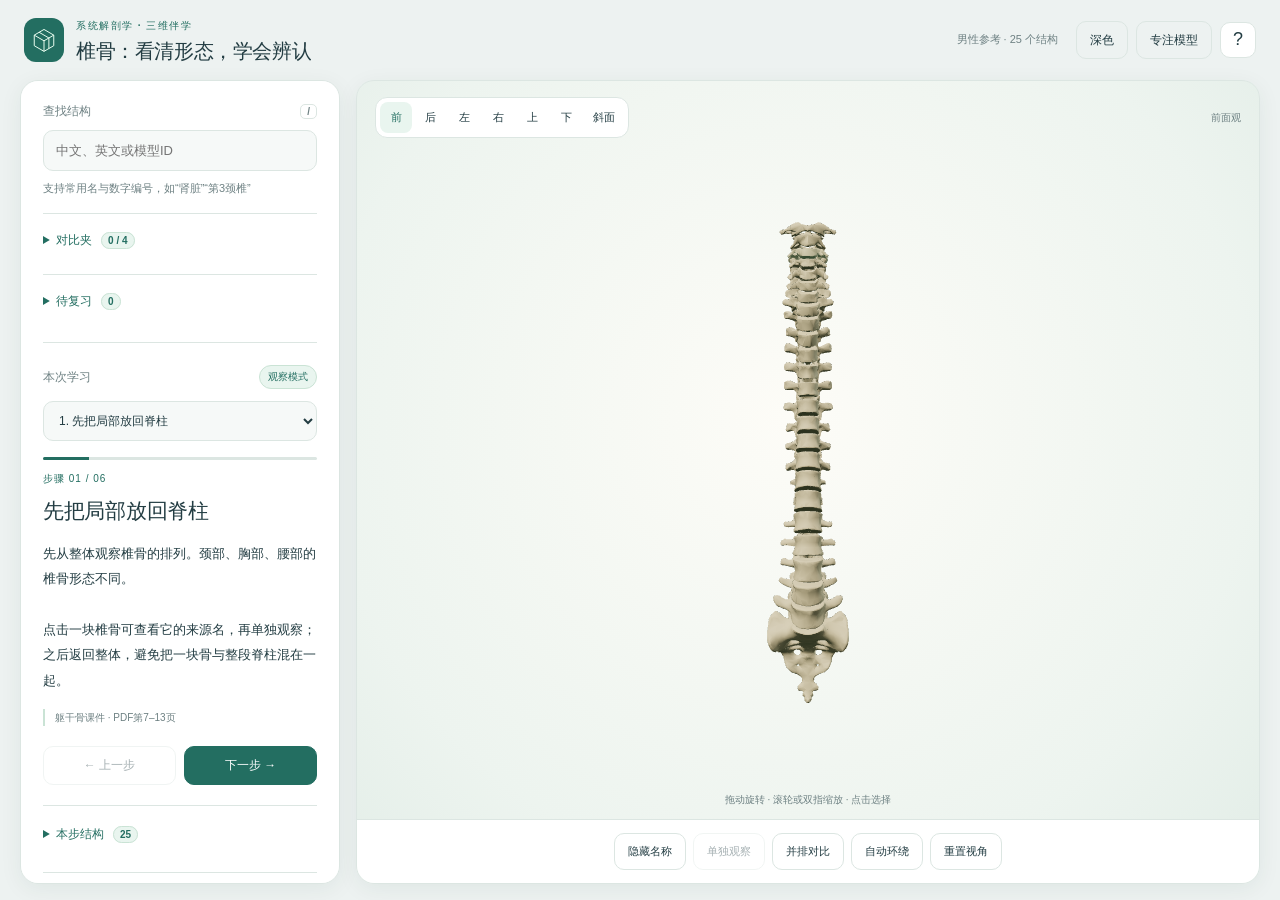
==== commit b6ad19a2: "Add custom anatomy comparison and recall practice" ====
--- a/examples/spine-demo/index.html
+++ b/examples/spine-demo/index.html
@@ -9,6 +9,9 @@
 <main id="workspace">
  <aside class="learning-panel" aria-label="学习与查找">
   <section class="search-box"><label class="field-title" for="search">查找结构 <span class="key-hint" aria-hidden="true">/</span></label><input id="search" type="search" placeholder="中文、英文或模型ID" autocomplete="off" aria-controls="search-results" aria-describedby="search-hint"><p id="search-hint" class="muted">支持常用名与数字编号，如“肾脏”“第3颈椎”</p><div id="search-results" aria-label="匹配的结构"></div></section>
+  <details class="study-tray" id="compare-tray"><summary>对比夹 <span id="compare-count" class="count-badge">0 / 4</span></summary><p class="muted">在结构详情中加入 2–4 个结构，保持相同比例比较形态。</p><div id="compare-list"></div><button id="compare-start" disabled>比较所选结构</button></details>
+  <details class="study-tray" id="review-tray"><summary>待复习 <span id="review-count" class="count-badge">0</span></summary><p class="muted">加入易混结构，换角度无标签辨认。仅保留在本页，刷新后清空。</p><div id="review-list"></div><div class="tray-actions"><button id="review-start" disabled>开始辨认</button><button id="review-export" disabled>导出复习卡</button></div></details>
+  <section id="practice-panel" class="practice-panel" hidden aria-label="自主练习"><span id="practice-mode" class="mode-badge"></span><h2 id="practice-title"></h2><p id="practice-body" class="body"></p><textarea id="recall-note" rows="3" placeholder="先写名称、侧别及辨认依据，再核对" aria-label="我的辨认回答" hidden></textarea><div id="practice-answer" hidden></div><div class="tray-actions"><button id="review-reveal" class="primary" hidden>核对名称与来源</button><button id="review-again" hidden>还需再练</button><button id="review-known" hidden>能说出依据</button><button id="review-retry" hidden>再练未记住的</button><button id="practice-exit">返回课程</button></div><p class="muted practice-disclaimer">自评只记录本次回答，不代表已掌握。网格未呈现的特征请对照课件。</p></section>
   <section class="lesson-section">
    <div class="section-heading"><label class="field-title" for="step-menu">本次学习</label><span id="study-mode" class="mode-badge">观察模式</span></div><select id="step-menu" aria-label="选择学习步骤"></select>
    <div id="step-progress" class="progress-track" role="progressbar" aria-label="当前步骤" aria-valuemin="1" aria-valuenow="1"><div id="progress-fill"></div></div>
@@ -26,8 +29,8 @@
   <div class="model-caption"><span>拖动旋转 · 滚轮或双指缩放 · 点击选择</span><button id="selected-chip" hidden title="查看所选结构详情"></button></div>
   <div class="bottom-controls" role="group" aria-label="模型操作"><button id="names" title="切换名称 · H" aria-pressed="false">隐藏名称</button><button id="isolate" disabled aria-pressed="false">单独观察</button><button id="layout" aria-pressed="false">并排对比</button><button id="orbit" aria-pressed="false">自动环绕</button><button id="fit" class="quiet" title="重置视角 · R">重置视角</button></div>
  </section>
- <section id="inspector" class="inspector" aria-label="所选结构详情" hidden><div class="inspector-heading"><span class="field-title">所选结构</span><button id="close-inspector" class="icon-button" aria-label="关闭结构详情">×</button></div><div id="picked" aria-live="polite" hidden></div></section>
+ <section id="inspector" class="inspector" aria-label="所选结构详情" hidden><div class="inspector-heading"><span class="field-title">所选结构</span><button id="close-inspector" class="icon-button" aria-label="关闭结构详情">×</button></div><div id="picked" aria-live="polite" hidden></div><div id="selection-actions" class="selection-actions" hidden><button id="zoom-picked">放大所选</button><button id="pin-compare">加入对比夹</button><button id="pin-review">加入复习</button><p id="action-status" class="muted" role="status"></p></div></section>
 </main>
-<dialog id="help-dialog" aria-labelledby="help-title"><div class="dialog-heading"><h2 id="help-title">从一个问题开始观察</h2><button id="close-help" class="icon-button" aria-label="关闭操作指南">×</button></div><p>查找一个结构，点击选择，再用“单独观察”看清形态。比较大小时用“并排对比”；判断位置与毗邻时回到原位。</p><p>视角始终按人体的前、后、左、右命名。无标签辨认时，搜索和名称隐藏，答案由你主动展开。</p><dl class="shortcuts"><div><dt><kbd>/</kbd></dt><dd>查找结构</dd></div><div><dt><kbd>1</kbd>–<kbd>6</kbd></dt><dd>前、后、左、右、上、斜面观</dd></div><div><dt><kbd>H</kbd> / <kbd>R</kbd></dt><dd>显示名称 / 重置视角</dd></div><div><dt><kbd>←</kbd> / <kbd>→</kbd></dt><dd>上一步 / 下一步</dd></div><div><dt><kbd>Esc</kbd></dt><dd>退出专注或关闭详情</dd></div></dl></dialog>
+<dialog id="help-dialog" aria-labelledby="help-title"><div class="dialog-heading"><h2 id="help-title">从一个问题开始观察</h2><button id="close-help" class="icon-button" aria-label="关闭操作指南">×</button></div><p>查找一个结构，点击选择，再用“单独观察”看清形态。比较大小时用“并排对比”；判断位置与毗邻时回到原位。</p><p>结构详情里的“放大所选”保留本步周围结构。加入对比夹可跨步骤选取 2–4 个结构；加入复习后可换角度辨认并导出有来源的复习卡。</p><p>视角始终按人体的前、后、左、右命名。无标签辨认时，搜索和名称隐藏，答案由你主动展开。</p><dl class="shortcuts"><div><dt><kbd>/</kbd></dt><dd>查找结构</dd></div><div><dt><kbd>1</kbd>–<kbd>6</kbd></dt><dd>前、后、左、右、上、斜面观</dd></div><div><dt><kbd>H</kbd> / <kbd>R</kbd></dt><dd>显示名称 / 重置视角</dd></div><div><dt><kbd>←</kbd> / <kbd>→</kbd></dt><dd>上一步 / 下一步</dd></div><div><dt><kbd>Esc</kbd></dt><dd>退出专注或关闭详情</dd></div></dl></dialog>
 <noscript>三维观察需要启用JavaScript。</noscript><script type="module" src="viewer.js"></script>
 </body></html>
--- a/examples/spine-demo/style.css
+++ b/examples/spine-demo/style.css
@@ -27,3 +27,13 @@
 @media(prefers-reduced-motion:reduce){*,*::before,*::after{transition:none!important;animation:none!important}}
 
 body.scene-focus #workspace{grid-template-columns:minmax(0,1fr);grid-template-rows:1fr}body.scene-focus #workspace .viewport{grid-column:1;grid-row:1}
+
+.study-tray{margin-top:16px;padding-top:10px;border-top:1px solid var(--border)}.study-tray>p{margin:6px 0 10px}.tray-row{display:flex;align-items:center;gap:6px;margin:5px 0}.tray-row .tray-name{flex:1;min-width:0;text-align:left;overflow-wrap:anywhere;font-size:11px;padding:8px}.tray-row .remove-item{flex-shrink:0;width:32px;height:32px;padding:0}.tray-actions{display:flex;gap:7px;flex-wrap:wrap;margin-top:12px}.tray-actions button{flex:1;min-width:95px}.selection-actions{border-top:1px solid var(--border);margin-top:18px;padding-top:16px;display:grid;gap:8px}.selection-actions p{margin:0;min-height:16px}.practice-panel{margin-top:22px;padding:16px;border:1px solid var(--tint-border);border-radius:13px;background:var(--tint)}.practice-panel h2{font-size:19px}.practice-panel .body{font-size:12px}.practice-panel textarea{width:100%;resize:vertical;border:1px solid var(--border);border-radius:9px;padding:12px;background:var(--paper);color:var(--ink);font:inherit;font-size:13px;line-height:1.7}.practice-panel textarea:focus-visible{outline:2px solid var(--accent);outline-offset:2px}#practice-answer{padding:12px;background:var(--paper);border:1px solid var(--border);border-radius:10px;font-size:12px;line-height:1.85;white-space:pre-line;overflow-wrap:anywhere;margin-top:12px}
+body[data-practice="review"] .lesson-section,body[data-practice="review"] .structures,body[data-practice="review"] .resources,body[data-practice="review-summary"] .lesson-section,body[data-practice="review-summary"] .structures,body[data-practice="review-summary"] .resources{display:none}
+body[data-practice="compare"] .lesson-section{display:none}
+@media(max-width:760px){.practice-panel textarea{font-size:16px}.selection-actions button,.tray-actions button{min-height:42px}}
+
+body[data-practice="review"] .search-box,body[data-practice="review"] .study-tray,body[data-practice="review-summary"] .search-box,body[data-practice="review-summary"] #compare-tray,body[data-practice="compare"] .practice-disclaimer{display:none}
+body[data-practice="review"] .practice-panel{margin-top:0}body[data-practice="review-summary"] .learning-panel{display:flex;flex-direction:column}body[data-practice="review-summary"] .practice-panel{order:0;margin-top:0}body[data-practice="review-summary"] #review-tray{order:1}
+
+body.scene-focus #workspace .learning-panel,body.scene-focus #workspace .inspector{display:none}
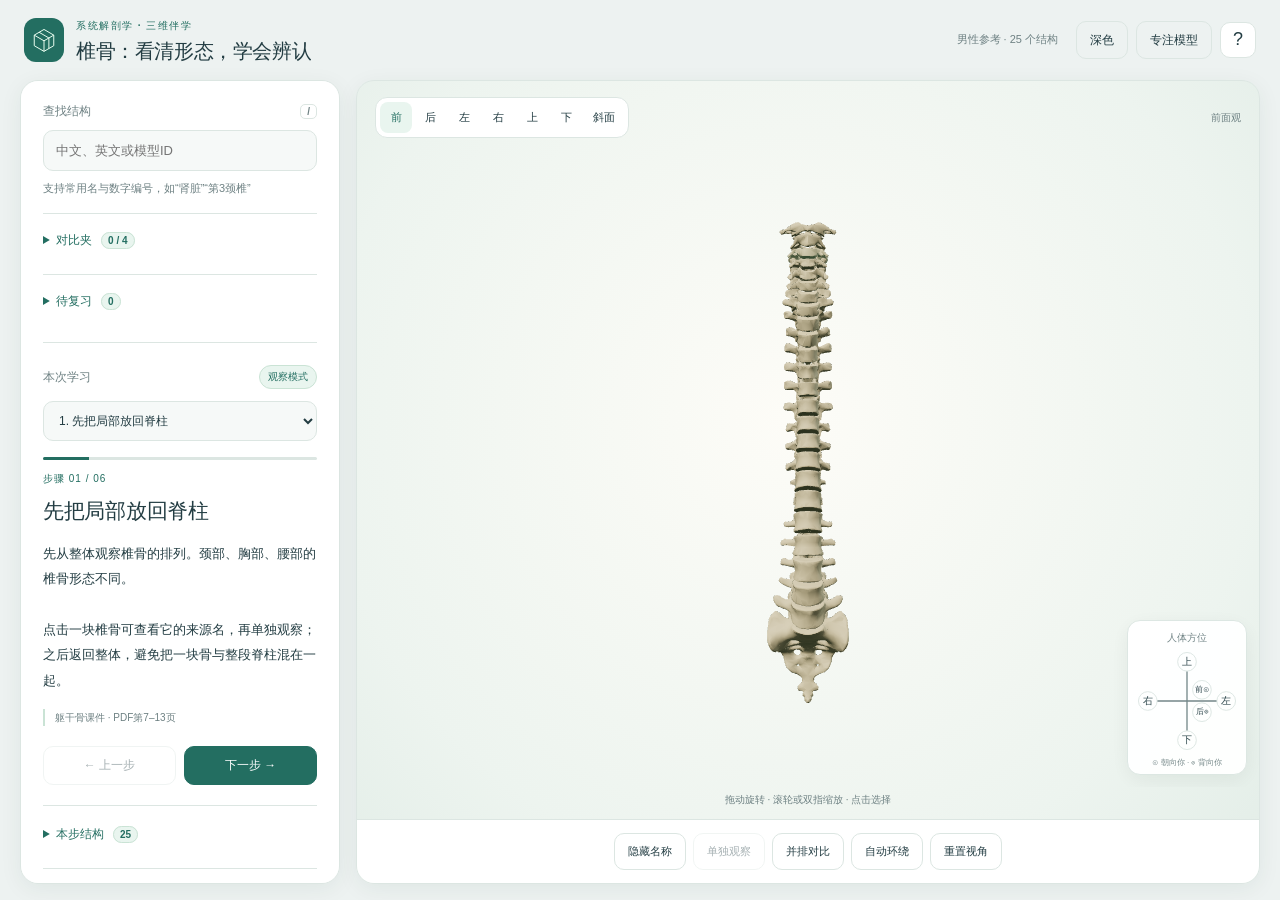
==== commit 7da01c06: "feat: add anatomy observation tools and courseware linkage" ====
--- a/examples/spine-demo/index.html
+++ b/examples/spine-demo/index.html
@@ -19,18 +19,22 @@
    <section class="question" id="question-block"><span class="field-title">停下来想一想</span><p id="question"></p><details id="answer"><summary>查看答案与辨认依据</summary><p id="answer-text"></p></details></section>
    <div class="navigation"><button id="previous">← 上一步</button><button class="primary" id="next">下一步 →</button></div>
   </section>
-  <details class="structures"><summary>本步结构 <span id="visible-count" class="count-badge"></span></summary><div id="structure-list"></div></details>
+  <details class="structures"><summary>本步结构 <span id="visible-count" class="count-badge"></span></summary><div class="tray-actions"><button id="visibility-reset">恢复本步显示</button></div><p id="visibility-status" class="muted" role="status"></p><div id="structure-list"></div></details>
+<details id="layer-panel" class="study-tray"><summary>按模型分组显隐</summary><p class="muted">分组沿用模型展示分类；不是组织深浅层次。</p><div id="layer-list"></div></details>
   <details class="resources"><summary>学习说明与资料来源</summary><p class="intro" id="intro"></p><div id="resources"></div><p>名称覆盖不代表医学准确率。模型细节未经独立解剖教师审定，精细辨认请对照课件。</p><a href="ATTRIBUTION.md" target="_blank" rel="noopener">模型来源与适用范围 ↗</a></details>
+  <section id="comparison-guide" class="comparison-guide" hidden aria-label="易混点讲解"><h2>看哪里，怎么区分</h2><div id="comparison-cards"></div></section>
  </aside>
  <section class="viewport" aria-label="三维观察区">
   <div class="scene-toolbar"><div class="view-group" role="group" aria-label="人体观察方向"><button data-view="front" title="前面观 · 1">前</button><button data-view="back" title="后面观 · 2">后</button><button data-view="left" title="人体左侧观 · 3">左</button><button data-view="right" title="人体右侧观 · 4">右</button><button data-view="top" title="上面观 · 5">上</button><button data-view="bottom" title="下面观">下</button><button data-view="oblique" title="斜面观 · 6">斜面</button></div><span id="view-status">斜面观</span></div>
-  <div id="scene"><div id="mesh-labels" aria-hidden="true"></div><div id="loading-cover" role="status"><span class="spinner" aria-hidden="true"></span><p id="loading-label">正在读取学习资料</p><small>首次载入需要读取三维模型</small></div></div>
+  <div class="study-stage"><div id="scene"><div id="orientation-widget"><span>人体方位</span><svg id="orientation-svg" viewBox="0 0 120 120" role="group" aria-label="随视角更新的人体前后左右上下方位"></svg><small>⊙ 朝向你 · ⊗ 背向你</small></div><div id="mesh-labels" aria-hidden="true"></div><div id="loading-cover" role="status"><span class="spinner" aria-hidden="true"></span><p id="loading-label">正在读取学习资料</p><small>首次载入需要读取三维模型</small></div></div><div id="course-mount"></div></div>
   <div id="layout-notice" class="layout-notice" hidden></div>
-  <div class="model-caption"><span>拖动旋转 · 滚轮或双指缩放 · 点击选择</span><button id="selected-chip" hidden title="查看所选结构详情"></button></div>
+  <div class="model-caption"><span>拖动旋转 · 滚轮或双指缩放 · 点击选择</span><button id="course-toggle" hidden aria-expanded="false">显示对应课件</button><button id="selected-chip" hidden title="查看所选结构详情"></button></div>
   <div class="bottom-controls" role="group" aria-label="模型操作"><button id="names" title="切换名称 · H" aria-pressed="false">隐藏名称</button><button id="isolate" disabled aria-pressed="false">单独观察</button><button id="layout" aria-pressed="false">并排对比</button><button id="orbit" aria-pressed="false">自动环绕</button><button id="fit" class="quiet" title="重置视角 · R">重置视角</button></div>
  </section>
- <section id="inspector" class="inspector" aria-label="所选结构详情" hidden><div class="inspector-heading"><span class="field-title">所选结构</span><button id="close-inspector" class="icon-button" aria-label="关闭结构详情">×</button></div><div id="picked" aria-live="polite" hidden></div><div id="selection-actions" class="selection-actions" hidden><button id="zoom-picked">放大所选</button><button id="pin-compare">加入对比夹</button><button id="pin-review">加入复习</button><p id="action-status" class="muted" role="status"></p></div></section>
+ <section id="inspector" class="inspector" aria-label="所选结构详情" hidden><div class="inspector-heading"><span class="field-title">所选结构</span><button id="close-inspector" class="icon-button" aria-label="关闭结构详情">×</button></div><div id="picked" aria-live="polite" hidden></div><div id="selection-actions" class="selection-actions" hidden><button id="zoom-picked">放大所选</button><button id="dim-context" aria-pressed="false">淡化周围结构</button><label id="context-opacity-label" for="context-opacity">周围结构不透明度 <input id="context-opacity" type="range" min="0.1" max="0.5" step="0.05" value="0.2"></label><button id="pin-compare">加入对比夹</button><button id="pin-review">加入复习</button><p id="action-status" class="muted" role="status"></p></div></section>
 </main>
-<dialog id="help-dialog" aria-labelledby="help-title"><div class="dialog-heading"><h2 id="help-title">从一个问题开始观察</h2><button id="close-help" class="icon-button" aria-label="关闭操作指南">×</button></div><p>查找一个结构，点击选择，再用“单独观察”看清形态。比较大小时用“并排对比”；判断位置与毗邻时回到原位。</p><p>结构详情里的“放大所选”保留本步周围结构。加入对比夹可跨步骤选取 2–4 个结构；加入复习后可换角度辨认并导出有来源的复习卡。</p><p>视角始终按人体的前、后、左、右命名。无标签辨认时，搜索和名称隐藏，答案由你主动展开。</p><dl class="shortcuts"><div><dt><kbd>/</kbd></dt><dd>查找结构</dd></div><div><dt><kbd>1</kbd>–<kbd>6</kbd></dt><dd>前、后、左、右、上、斜面观</dd></div><div><dt><kbd>H</kbd> / <kbd>R</kbd></dt><dd>显示名称 / 重置视角</dd></div><div><dt><kbd>←</kbd> / <kbd>→</kbd></dt><dd>上一步 / 下一步</dd></div><div><dt><kbd>Esc</kbd></dt><dd>退出专注或关闭详情</dd></div></dl></dialog>
+<section id="course-panel" class="course-panel" hidden aria-label="课件与三维联动"><div class="course-heading"><div><span class="eyebrow">课件 × 三维</span><h2 id="course-title">对应课件页</h2></div><div class="tray-actions"><label><input id="course-follow" type="checkbox" checked>跟随步骤</label><button id="course-step">观察对应步骤</button><button id="course-expand">放大课件</button></div></div><select id="course-page-select" aria-label="选择课件页"></select><div id="course-page-buttons" role="group" aria-label="选择对应课件页"></div><div class="course-content"><img id="course-image" alt=""><div><p id="course-caption"></p><p id="course-error" class="muted" role="status" hidden></p><p class="muted">页码按PDF文件页序标记；课件图与参考模型可能来自不同个体。辨认模式会隐藏课件与易混点提示。</p></div></div></section>
+<dialog id="course-dialog" aria-label="放大课件图"><div class="dialog-heading"><h2 id="course-dialog-title"></h2><button id="course-close" class="icon-button" aria-label="关闭课件图">×</button></div><img id="course-large-image" alt=""></dialog>
+<dialog id="help-dialog" aria-labelledby="help-title"><div class="dialog-heading"><h2 id="help-title">从一个问题开始观察</h2><button id="close-help" class="icon-button" aria-label="关闭操作指南">×</button></div><p>查找一个结构，点击选择，再用“单独观察”看清形态。比较大小时用“并排对比”；判断位置与毗邻时回到原位。</p><p>结构详情里的“放大所选”保留本步周围结构。加入对比夹可跨步骤选取 2–4 个结构；加入复习后可换角度辨认并导出有来源的复习卡。</p><p>选中结构后可淡化周围结构；“本步结构”支持逐个显隐。右下方位指示随视角更新。课件按步骤显示，易混点卡说明模型能看清的范围。</p><p>视角始终按人体的前、后、左、右命名。无标签辨认时，搜索和名称隐藏，答案由你主动展开。</p><dl class="shortcuts"><div><dt><kbd>/</kbd></dt><dd>查找结构</dd></div><div><dt><kbd>1</kbd>–<kbd>6</kbd></dt><dd>前、后、左、右、上、斜面观</dd></div><div><dt><kbd>H</kbd> / <kbd>R</kbd></dt><dd>显示名称 / 重置视角</dd></div><div><dt><kbd>←</kbd> / <kbd>→</kbd></dt><dd>上一步 / 下一步</dd></div><div><dt><kbd>Esc</kbd></dt><dd>退出专注或关闭详情</dd></div></dl></dialog>
 <noscript>三维观察需要启用JavaScript。</noscript><script type="module" src="viewer.js"></script>
 </body></html>
--- a/examples/spine-demo/style.css
+++ b/examples/spine-demo/style.css
@@ -37,3 +37,14 @@
 body[data-practice="review"] .practice-panel{margin-top:0}body[data-practice="review-summary"] .learning-panel{display:flex;flex-direction:column}body[data-practice="review-summary"] .practice-panel{order:0;margin-top:0}body[data-practice="review-summary"] #review-tray{order:1}
 
 body.scene-focus #workspace .learning-panel,body.scene-focus #workspace .inspector{display:none}
+
+.structure-row{display:flex;align-items:center;gap:7px}.structure-row>input{width:16px;height:16px;flex-shrink:0;accent-color:var(--accent)}.structure-row .structure-item{min-width:0;margin:4px 0}.structure-row.is-hidden .structure-item{opacity:.6}.group-toggle{display:flex;gap:9px;align-items:center;font-size:12px;margin:10px 0}.group-toggle input{accent-color:var(--accent)}#context-opacity-label{font-size:11px;color:var(--muted);line-height:1.8}#context-opacity{width:100%;accent-color:var(--accent)}#orientation-widget{position:absolute;bottom:12px;right:12px;width:120px;z-index:2;text-align:center;background:var(--paper);border:1px solid var(--border);border-radius:13px;box-shadow:var(--shadow);padding:6px 0;opacity:.95}#orientation-widget>span{font-size:10px;color:var(--muted)}#orientation-svg{display:block;width:112px;height:112px;margin:auto;overflow:visible}#orientation-widget small{font-size:8px;color:var(--muted);display:block}#orientation-svg text{font-size:11px;fill:var(--ink);font-family:inherit}#orientation-svg line{stroke:var(--muted);stroke-width:1.4}#orientation-svg circle{fill:var(--paper);stroke:var(--border)}#orientation-svg g{cursor:pointer}#orientation-svg g:focus-visible{outline:2px solid var(--accent)}
+.comparison-guide{margin-top:22px;padding-top:16px;border-top:1px solid var(--border)}.comparison-guide h2{font-size:17px}.comparison-card{padding:14px;background:var(--surface);border:1px solid var(--border);border-radius:12px;margin:12px 0}.comparison-card h3{font-size:13px;margin:0 0 9px}.comparison-card p{font-size:12px;line-height:1.9;white-space:pre-line;margin:8px 0}.evidence-tag{font-size:10px;color:var(--accent);background:var(--tint);border-radius:5px;padding:3px 6px}.comparison-card .muted{font-size:10px}.comparison-card button{margin-top:7px;font-size:11px}
+.course-panel{margin:0 20px 20px;padding:22px;background:var(--paper);border:1px solid var(--border);border-radius:18px;box-shadow:var(--shadow)}.course-heading{display:flex;justify-content:space-between;align-items:center;gap:16px}.course-heading h2{font-size:19px;margin:5px 0 12px}.course-heading .tray-actions{margin:0;align-items:center}.course-heading label{font-size:12px;white-space:nowrap}.course-heading input{accent-color:var(--accent)}#course-page-buttons{display:flex;gap:7px;flex-wrap:wrap;margin:8px 0 16px}.course-content{display:grid;grid-template-columns:minmax(0,2fr) minmax(220px,1fr);gap:22px;align-items:start}.course-content img{width:100%;max-height:65dvh;object-fit:contain;background:#fff;border-radius:10px;border:1px solid var(--border)}#course-caption{font-size:13px;line-height:1.9;margin-top:0}#course-toggle{font-size:10px;padding:5px 9px;color:var(--accent)}#course-dialog{width:min(1300px,calc(100% - 32px));max-height:94dvh;overflow:auto}#course-large-image{display:block;width:100%;height:auto;background:#fff}
+body.scene-focus #course-panel{display:none}body.has-course #workspace{height:calc(72dvh - 96px);min-height:500px}@media(max-width:760px){#orientation-widget{width:92px;right:8px;bottom:8px}#orientation-svg{width:84px;height:84px}#orientation-widget small{font-size:6px}.course-panel{margin:0 10px 14px;padding:16px}.course-heading{align-items:start;flex-direction:column;gap:4px}.course-heading h2{font-size:16px}.course-content{grid-template-columns:1fr}.course-content img{max-height:none}.course-heading .tray-actions{width:100%}body.has-course #workspace{height:auto;min-height:0}.model-caption{flex-wrap:wrap}.structure-row input{width:20px;height:20px}}
+
+.study-stage{display:flex;flex:1;min-height:0;min-width:0}#scene{min-width:0}#course-mount{display:none;min-width:0}body.has-course #workspace{height:calc(100dvh - 96px);min-height:520px}body.has-course #course-mount{display:block;width:48%;max-width:500px;flex-shrink:0}#course-mount .course-panel{height:100%;margin:0;border:0;border-left:1px solid var(--border);border-radius:0;box-shadow:none;padding:16px;overflow:auto}#course-mount .course-heading{flex-direction:column;align-items:start;gap:5px}#course-mount .course-content{grid-template-columns:1fr;gap:12px}#course-mount .course-content img{max-height:45dvh}#course-mount .course-heading h2{font-size:15px}#course-mount .course-heading button{font-size:10px;padding:7px}#course-mount #course-page-buttons button{font-size:10px;padding:6px}body.scene-focus #course-mount{display:none}
+@media(max-width:1180px){body.has-course .study-stage{flex-direction:column}body.has-course #course-mount{width:100%;height:42%;max-width:none;flex-shrink:0}#course-mount .course-panel{border-left:0;border-top:1px solid var(--border);padding:12px}#course-mount .course-heading{flex-direction:row;align-items:start;flex-wrap:wrap}#course-mount .course-heading h2{font-size:13px}#course-mount .course-content{grid-template-columns:minmax(0,2fr) minmax(0,1fr);gap:10px}#course-mount .course-content img{max-height:26dvh}#course-mount #course-caption{font-size:11px}#course-mount .course-content .muted{font-size:9px}}
+@media(max-width:760px){body.has-course #workspace{height:auto;min-height:0}body.has-course .viewport{height:calc(100dvh - 100px);min-height:660px}body.has-course #course-mount{height:43%}#course-mount .course-content{grid-template-columns:1fr}#course-mount .course-content img{max-height:23dvh}#course-mount #course-caption{font-size:11px}body.has-course.scene-focus .viewport{height:100%;min-height:0}}
+
+#scene #layout-notice{top:8px;left:12px;right:12px;position:absolute}#course-page-select{display:none}.comparison-card a{color:var(--accent);font-size:11px}@media(max-width:760px){body.has-course #course-mount{height:48%}#course-mount #course-page-buttons{display:none}#course-page-select{display:block;margin:7px 0;padding:5px;font-size:16px;height:32px}#course-mount .course-heading>.tray-actions{gap:5px}#course-mount .course-heading h2{font-size:12px;line-height:1.4;white-space:nowrap;overflow:hidden;text-overflow:ellipsis;max-width:calc(100vw - 55px);margin:0 0 6px}#course-mount .course-heading .eyebrow{display:none}#course-mount .course-content img{max-height:120px}#course-mount .course-content>div{display:none}#course-mount .course-panel{padding:10px}#course-mount .course-heading button{font-size:10px;padding:5px;min-height:28px}.course-heading label{font-size:10px}}
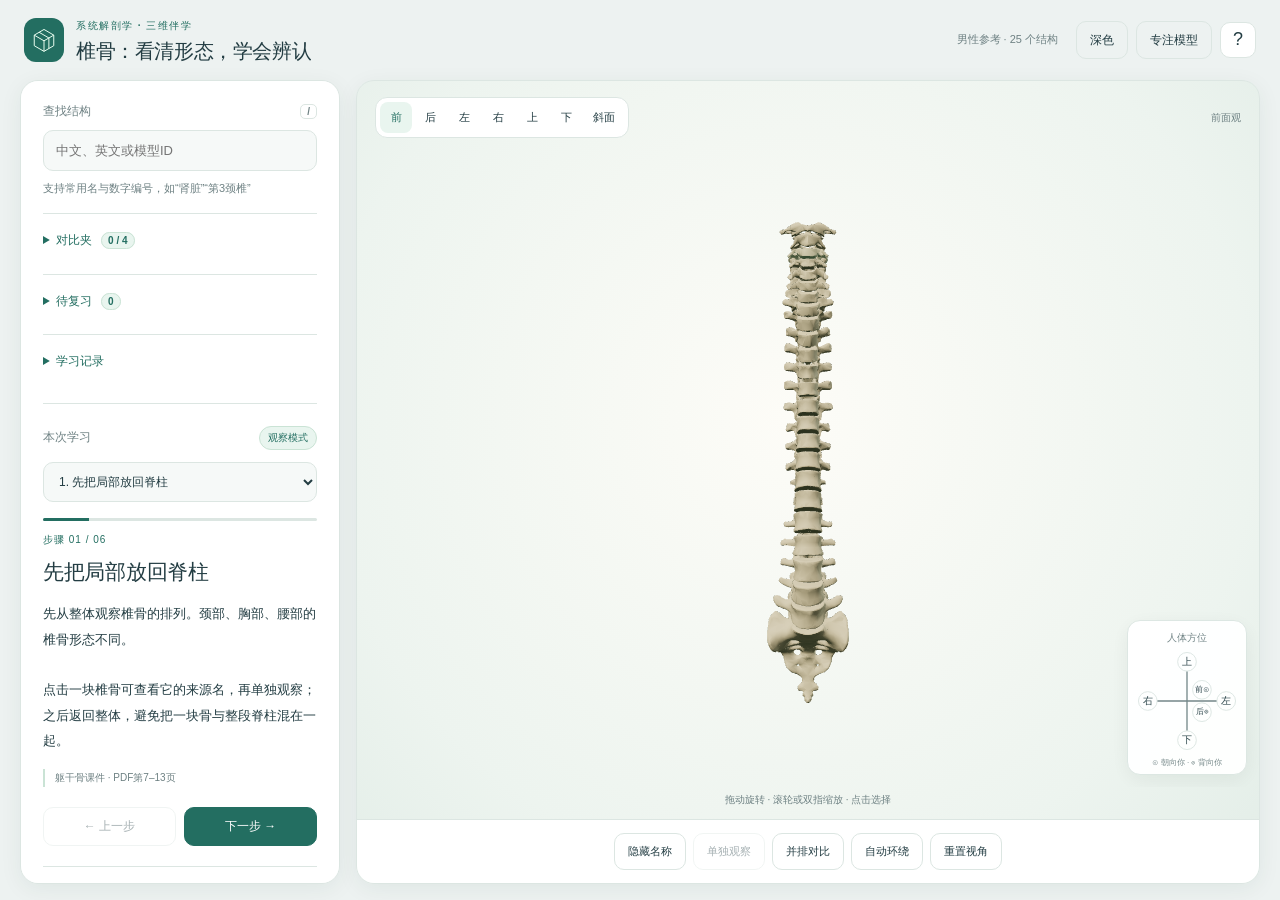
==== commit 2ddc634c: "feat: make anatomy lessons easy to launch and resume" ====
--- a/examples/spine-demo/index.html
+++ b/examples/spine-demo/index.html
@@ -10,7 +10,8 @@
  <aside class="learning-panel" aria-label="学习与查找">
   <section class="search-box"><label class="field-title" for="search">查找结构 <span class="key-hint" aria-hidden="true">/</span></label><input id="search" type="search" placeholder="中文、英文或模型ID" autocomplete="off" aria-controls="search-results" aria-describedby="search-hint"><p id="search-hint" class="muted">支持常用名与数字编号，如“肾脏”“第3颈椎”</p><div id="search-results" aria-label="匹配的结构"></div></section>
   <details class="study-tray" id="compare-tray"><summary>对比夹 <span id="compare-count" class="count-badge">0 / 4</span></summary><p class="muted">在结构详情中加入 2–4 个结构，保持相同比例比较形态。</p><div id="compare-list"></div><button id="compare-start" disabled>比较所选结构</button></details>
-  <details class="study-tray" id="review-tray"><summary>待复习 <span id="review-count" class="count-badge">0</span></summary><p class="muted">加入易混结构，换角度无标签辨认。仅保留在本页，刷新后清空。</p><div id="review-list"></div><div class="tray-actions"><button id="review-start" disabled>开始辨认</button><button id="review-export" disabled>导出复习卡</button></div></details>
+  <details class="study-tray" id="review-tray"><summary>待复习 <span id="review-count" class="count-badge">0</span></summary><p class="muted">加入易混结构，换角度无标签辨认。练完可在“学习记录”保存，下次继续。</p><div id="review-list"></div><div class="tray-actions"><button id="review-start" disabled>开始辨认</button><button id="review-weak" disabled>只练还需再练</button><button id="review-export" disabled>导出复习卡</button></div></details>
+  <details class="study-tray" id="record-tray"><summary>学习记录</summary><p class="muted">保存当前步骤、对比夹、复习清单及已完成回答。仅在主动保存时写入本机；不上传。辨认进行中请先完成本轮。</p><div class="tray-actions"><button id="record-save">保存到本机</button><button id="record-resume" disabled>继续上次</button><button id="record-download">备份记录</button><button id="record-import">导入记录</button></div><input id="record-file" type="file" accept="application/json,.json" hidden><p id="record-status" class="muted" role="status">尚未恢复记录；学习结束后记得保存。浏览器地址改变时可导入备份。</p></details>
   <section id="practice-panel" class="practice-panel" hidden aria-label="自主练习"><span id="practice-mode" class="mode-badge"></span><h2 id="practice-title"></h2><p id="practice-body" class="body"></p><textarea id="recall-note" rows="3" placeholder="先写名称、侧别及辨认依据，再核对" aria-label="我的辨认回答" hidden></textarea><div id="practice-answer" hidden></div><div class="tray-actions"><button id="review-reveal" class="primary" hidden>核对名称与来源</button><button id="review-again" hidden>还需再练</button><button id="review-known" hidden>能说出依据</button><button id="review-retry" hidden>再练未记住的</button><button id="practice-exit">返回课程</button></div><p class="muted practice-disclaimer">自评只记录本次回答，不代表已掌握。网格未呈现的特征请对照课件。</p></section>
   <section class="lesson-section">
    <div class="section-heading"><label class="field-title" for="step-menu">本次学习</label><span id="study-mode" class="mode-badge">观察模式</span></div><select id="step-menu" aria-label="选择学习步骤"></select>
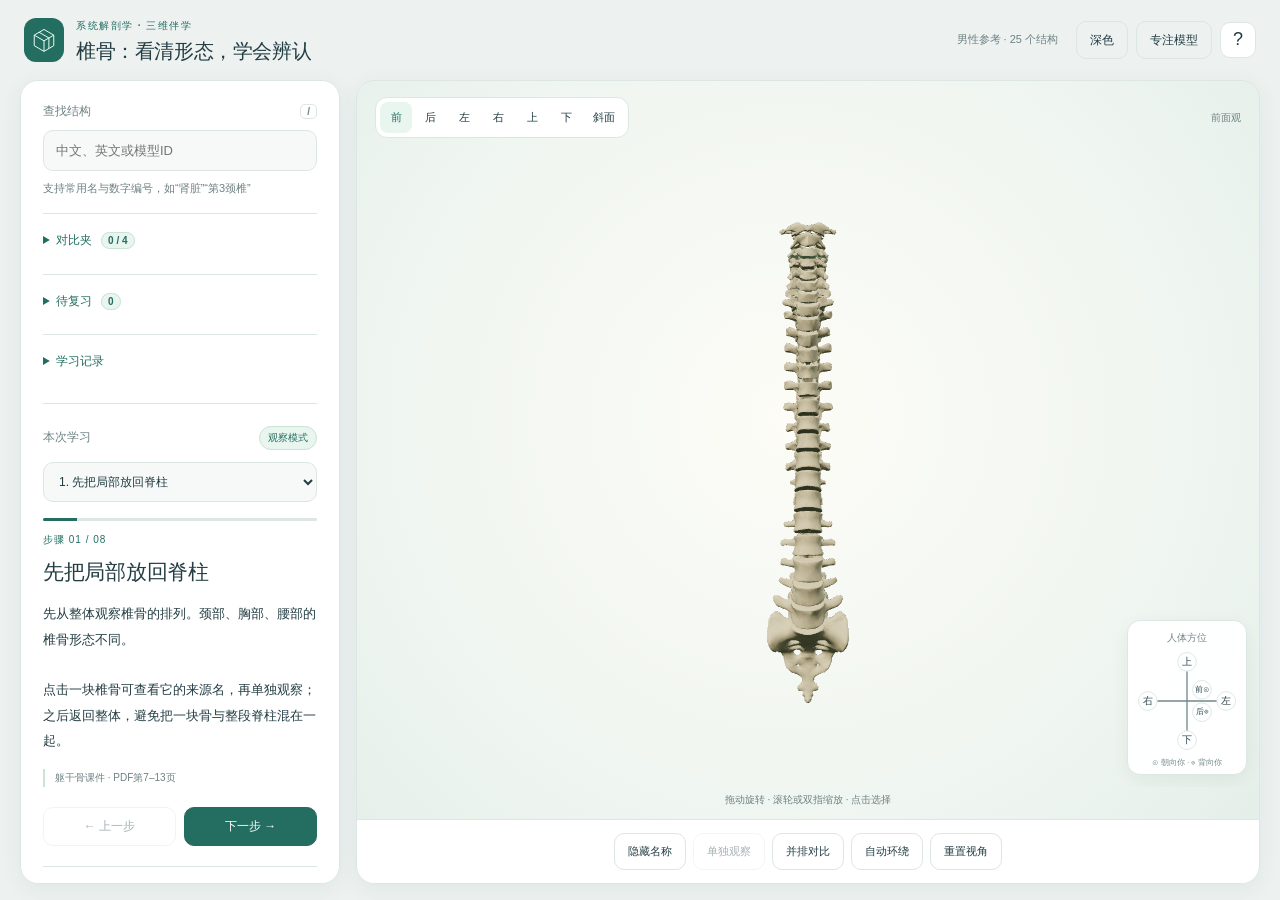
==== commit 66211cfe: "feat: add source-bound bone landmarks and sacrum coccyx lesson" ====
--- a/examples/spine-demo/index.html
+++ b/examples/spine-demo/index.html
@@ -23,11 +23,13 @@
   <details class="structures"><summary>本步结构 <span id="visible-count" class="count-badge"></span></summary><div class="tray-actions"><button id="visibility-reset">恢复本步显示</button></div><p id="visibility-status" class="muted" role="status"></p><div id="structure-list"></div></details>
 <details id="layer-panel" class="study-tray"><summary>按模型分组显隐</summary><p class="muted">分组沿用模型展示分类；不是组织深浅层次。</p><div id="layer-list"></div></details>
   <details class="resources"><summary>学习说明与资料来源</summary><p class="intro" id="intro"></p><div id="resources"></div><p>名称覆盖不代表医学准确率。模型细节未经独立解剖教师审定，精细辨认请对照课件。</p><a href="ATTRIBUTION.md" target="_blank" rel="noopener">模型来源与适用范围 ↗</a></details>
+  <section id="landmark-panel" class="comparison-guide" hidden aria-label="骨性标志定位"><h2>骨性标志定位</h2><div id="landmark-list" class="tray-actions"></div><p id="landmark-detail" class="body">点击一个标志，定位并观察局部。着色只是观察范围，不是解剖分界。</p><button id="landmark-clear">清除局部标记</button></section>
+  <section id="related-lessons" class="comparison-guide" hidden aria-label="补充学习"></section>
   <section id="comparison-guide" class="comparison-guide" hidden aria-label="易混点讲解"><h2>看哪里，怎么区分</h2><div id="comparison-cards"></div></section>
  </aside>
  <section class="viewport" aria-label="三维观察区">
   <div class="scene-toolbar"><div class="view-group" role="group" aria-label="人体观察方向"><button data-view="front" title="前面观 · 1">前</button><button data-view="back" title="后面观 · 2">后</button><button data-view="left" title="人体左侧观 · 3">左</button><button data-view="right" title="人体右侧观 · 4">右</button><button data-view="top" title="上面观 · 5">上</button><button data-view="bottom" title="下面观">下</button><button data-view="oblique" title="斜面观 · 6">斜面</button></div><span id="view-status">斜面观</span></div>
-  <div class="study-stage"><div id="scene"><div id="orientation-widget"><span>人体方位</span><svg id="orientation-svg" viewBox="0 0 120 120" role="group" aria-label="随视角更新的人体前后左右上下方位"></svg><small>⊙ 朝向你 · ⊗ 背向你</small></div><div id="mesh-labels" aria-hidden="true"></div><div id="loading-cover" role="status"><span class="spinner" aria-hidden="true"></span><p id="loading-label">正在读取学习资料</p><small>首次载入需要读取三维模型</small></div></div><div id="course-mount"></div></div>
+  <div class="study-stage"><div id="scene"><div id="orientation-widget"><span>人体方位</span><svg id="orientation-svg" viewBox="0 0 120 120" role="group" aria-label="随视角更新的人体前后左右上下方位"></svg><small>⊙ 朝向你 · ⊗ 背向你</small></div><div id="landmark-overlay" aria-hidden="true"></div><div id="mesh-labels" aria-hidden="true"></div><div id="loading-cover" role="status"><span class="spinner" aria-hidden="true"></span><p id="loading-label">正在读取学习资料</p><small>首次载入需要读取三维模型</small></div></div><div id="course-mount"></div></div>
   <div id="layout-notice" class="layout-notice" hidden></div>
   <div class="model-caption"><span>拖动旋转 · 滚轮或双指缩放 · 点击选择</span><button id="course-toggle" hidden aria-expanded="false">显示对应课件</button><button id="selected-chip" hidden title="查看所选结构详情"></button></div>
   <div class="bottom-controls" role="group" aria-label="模型操作"><button id="names" title="切换名称 · H" aria-pressed="false">隐藏名称</button><button id="isolate" disabled aria-pressed="false">单独观察</button><button id="layout" aria-pressed="false">并排对比</button><button id="orbit" aria-pressed="false">自动环绕</button><button id="fit" class="quiet" title="重置视角 · R">重置视角</button></div>
--- a/examples/spine-demo/style.css
+++ b/examples/spine-demo/style.css
@@ -48,3 +48,4 @@
 @media(max-width:760px){body.has-course #workspace{height:auto;min-height:0}body.has-course .viewport{height:calc(100dvh - 100px);min-height:660px}body.has-course #course-mount{height:43%}#course-mount .course-content{grid-template-columns:1fr}#course-mount .course-content img{max-height:23dvh}#course-mount #course-caption{font-size:11px}body.has-course.scene-focus .viewport{height:100%;min-height:0}}
 
 #scene #layout-notice{top:8px;left:12px;right:12px;position:absolute}#course-page-select{display:none}.comparison-card a{color:var(--accent);font-size:11px}@media(max-width:760px){body.has-course #course-mount{height:48%}#course-mount #course-page-buttons{display:none}#course-page-select{display:block;margin:7px 0;padding:5px;font-size:16px;height:32px}#course-mount .course-heading>.tray-actions{gap:5px}#course-mount .course-heading h2{font-size:12px;line-height:1.4;white-space:nowrap;overflow:hidden;text-overflow:ellipsis;max-width:calc(100vw - 55px);margin:0 0 6px}#course-mount .course-heading .eyebrow{display:none}#course-mount .course-content img{max-height:120px}#course-mount .course-content>div{display:none}#course-mount .course-panel{padding:10px}#course-mount .course-heading button{font-size:10px;padding:5px;min-height:28px}.course-heading label{font-size:10px}}
+ #landmark-overlay{position:absolute;inset:0;pointer-events:none;overflow:hidden;z-index:3}.landmark-pin{position:absolute;transform:translate(-50%,-120%);background:#7d4a06;color:white;border:2px solid #ffcd69;border-radius:8px;padding:5px 9px;max-width:160px;font-size:12px;white-space:normal;box-shadow:0 2px 8px #0003}.landmark-pin:after{content:'';position:absolute;bottom:-10px;left:calc(50% - 4px);width:8px;height:8px;border-radius:50%;background:#ffba45}#landmark-detail{font-size:12px;line-height:1.7}#landmark-list button{flex:1 1 100px}#related-lessons a{display:block;font-weight:600;margin:12px 0 4px}
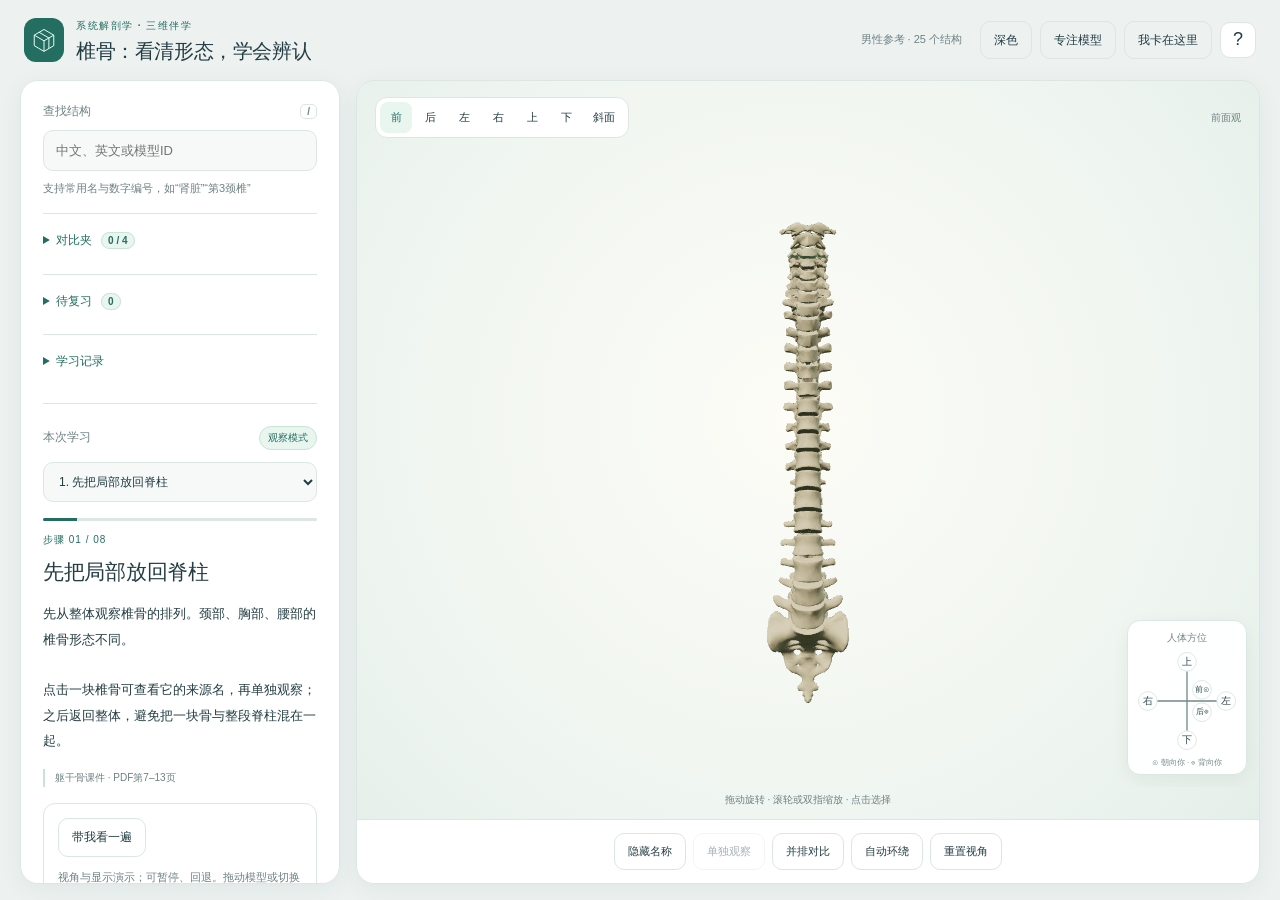
==== commit c0d5f30c: "feat: add guided anatomy observations and contextual learning help" ====
--- a/examples/spine-demo/index.html
+++ b/examples/spine-demo/index.html
@@ -4,7 +4,7 @@
 <body>
 <header class="app-header">
  <div class="brand"><div class="brand-mark" aria-hidden="true"><svg viewBox="0 0 32 32" fill="none"><path d="M16 3 28 10v13l-12 7-12-7V10L16 3Z"/><path d="m4 10 12 7 12-7M16 17v13M10 6.5l12 7v13"/></svg></div><div class="brand-text"><span class="eyebrow">系统解剖学 · 三维伴学</span><h1 id="lesson-title">解剖伴学</h1></div></div>
- <div class="header-actions"><span id="load-status" role="status" aria-live="polite">正在加载模型</span><button id="theme" class="quiet" aria-label="切换深色模式" title="切换深色模式">深色</button><button id="focus-mode" class="quiet" aria-pressed="false" title="扩大观察区，Esc退出">专注模型</button><button id="help" class="icon-button" aria-label="操作指南与快捷键" title="操作指南">?</button></div>
+ <div class="header-actions"><span id="load-status" role="status" aria-live="polite">正在加载模型</span><button id="theme" class="quiet" aria-label="切换深色模式" title="切换深色模式">深色</button><button id="focus-mode" class="quiet" aria-pressed="false" title="扩大观察区，Esc退出">专注模型</button><button id="help-request" class="quiet">我卡在这里</button><button id="help" class="icon-button" aria-label="操作指南与快捷键" title="操作指南">?</button></div>
 </header>
 <main id="workspace">
  <aside class="learning-panel" aria-label="学习与查找">
@@ -17,7 +17,8 @@
    <div class="section-heading"><label class="field-title" for="step-menu">本次学习</label><span id="study-mode" class="mode-badge">观察模式</span></div><select id="step-menu" aria-label="选择学习步骤"></select>
    <div id="step-progress" class="progress-track" role="progressbar" aria-label="当前步骤" aria-valuemin="1" aria-valuenow="1"><div id="progress-fill"></div></div>
    <div class="step-number" id="step-number"></div><h2 id="step-title"></h2><p class="body" id="explanation"></p><div class="source" id="source"></div>
-   <section class="question" id="question-block"><span class="field-title">停下来想一想</span><p id="question"></p><details id="answer"><summary>查看答案与辨认依据</summary><p id="answer-text"></p></details></section>
+   <section id="guide-panel" class="coach-panel" hidden aria-label="分步观察演示"><button id="guide-start">带我看一遍</button><p id="guide-cue" class="body" aria-live="polite"></p><div id="guide-controls" class="tray-actions" hidden><button id="guide-back">上个观察点</button><button id="guide-next">下个观察点</button><button id="guide-play" aria-pressed="false">自动播放</button><button id="guide-exit">结束演示</button></div><p class="muted">视角与显示演示；可暂停、回退。拖动模型或切换视角会暂停播放。</p></section>
+   <section class="question" id="question-block"><span class="field-title">停下来想一想</span><p id="question"></p><button id="hint-next" hidden>给一点提示</button><div id="hint-content" class="body" aria-live="polite"></div><div id="lesson-exercise" hidden><span id="exercise-kind" class="mode-badge"></span><textarea id="lesson-response" rows="3" maxlength="20000" placeholder="写下判断与依据，不确定也可以记录" aria-label="本步原回答"></textarea><button id="exercise-check" hidden>核验所选结构</button><p id="exercise-status" class="muted" role="status"></p><p class="muted">原回答在本次页面内保留；刷新前请复制需要保留的内容。</p></div><details id="answer"><summary>查看答案与辨认依据</summary><p id="answer-text"></p><div id="exercise-criteria"></div></details></section>
    <div class="navigation"><button id="previous">← 上一步</button><button class="primary" id="next">下一步 →</button></div>
   </section>
   <details class="structures"><summary>本步结构 <span id="visible-count" class="count-badge"></span></summary><div class="tray-actions"><button id="visibility-reset">恢复本步显示</button></div><p id="visibility-status" class="muted" role="status"></p><div id="structure-list"></div></details>
@@ -39,5 +40,6 @@
 <section id="course-panel" class="course-panel" hidden aria-label="课件与三维联动"><div class="course-heading"><div><span class="eyebrow">课件 × 三维</span><h2 id="course-title">对应课件页</h2></div><div class="tray-actions"><label><input id="course-follow" type="checkbox" checked>跟随步骤</label><button id="course-step">观察对应步骤</button><button id="course-expand">放大课件</button></div></div><select id="course-page-select" aria-label="选择课件页"></select><div id="course-page-buttons" role="group" aria-label="选择对应课件页"></div><div class="course-content"><img id="course-image" alt=""><div><p id="course-caption"></p><p id="course-error" class="muted" role="status" hidden></p><p class="muted">页码按PDF文件页序标记；课件图与参考模型可能来自不同个体。辨认模式会隐藏课件与易混点提示。</p></div></div></section>
 <dialog id="course-dialog" aria-label="放大课件图"><div class="dialog-heading"><h2 id="course-dialog-title"></h2><button id="course-close" class="icon-button" aria-label="关闭课件图">×</button></div><img id="course-large-image" alt=""></dialog>
 <dialog id="help-dialog" aria-labelledby="help-title"><div class="dialog-heading"><h2 id="help-title">从一个问题开始观察</h2><button id="close-help" class="icon-button" aria-label="关闭操作指南">×</button></div><p>查找一个结构，点击选择，再用“单独观察”看清形态。比较大小时用“并排对比”；判断位置与毗邻时回到原位。</p><p>结构详情里的“放大所选”保留本步周围结构。加入对比夹可跨步骤选取 2–4 个结构；加入复习后可换角度辨认并导出有来源的复习卡。</p><p>选中结构后可淡化周围结构；“本步结构”支持逐个显隐。右下方位指示随视角更新。课件按步骤显示，易混点卡说明模型能看清的范围。</p><p>视角始终按人体的前、后、左、右命名。无标签辨认时，搜索和名称隐藏，答案由你主动展开。</p><dl class="shortcuts"><div><dt><kbd>/</kbd></dt><dd>查找结构</dd></div><div><dt><kbd>1</kbd>–<kbd>6</kbd></dt><dd>前、后、左、右、上、斜面观</dd></div><div><dt><kbd>H</kbd> / <kbd>R</kbd></dt><dd>显示名称 / 重置视角</dd></div><div><dt><kbd>←</kbd> / <kbd>→</kbd></dt><dd>上一步 / 下一步</dd></div><div><dt><kbd>Esc</kbd></dt><dd>退出专注或关闭详情</dd></div></dl></dialog>
+<dialog id="confusion-dialog" aria-labelledby="confusion-title"><div class="dialog-heading"><h2 id="confusion-title">把当前困惑带到伴学对话</h2><button id="confusion-close" class="icon-button" aria-label="关闭求助窗口">×</button></div><label for="confusion-type">我卡在哪里</label><select id="confusion-type"><option>找不到位置</option><option>分不清结构</option><option>看不懂空间关系</option><option>记不住</option><option>模型和课件对不上</option></select><label for="confusion-note">具体疑问</label><textarea id="confusion-note" rows="3" maxlength="4000" placeholder="例如：转到侧面后，我就找不到刚才那个孔了。"></textarea><div class="tray-actions"><button id="confusion-build">整理提问</button><button id="confusion-copy" class="primary">复制给 Codex</button></div><textarea id="confusion-output" rows="9" readonly aria-label="可复制的求助上下文"></textarea><p id="confusion-status" class="muted" role="status"></p></dialog>
 <noscript>三维观察需要启用JavaScript。</noscript><script type="module" src="viewer.js"></script>
 </body></html>
--- a/examples/spine-demo/style.css
+++ b/examples/spine-demo/style.css
@@ -49,3 +49,15 @@
 
 #scene #layout-notice{top:8px;left:12px;right:12px;position:absolute}#course-page-select{display:none}.comparison-card a{color:var(--accent);font-size:11px}@media(max-width:760px){body.has-course #course-mount{height:48%}#course-mount #course-page-buttons{display:none}#course-page-select{display:block;margin:7px 0;padding:5px;font-size:16px;height:32px}#course-mount .course-heading>.tray-actions{gap:5px}#course-mount .course-heading h2{font-size:12px;line-height:1.4;white-space:nowrap;overflow:hidden;text-overflow:ellipsis;max-width:calc(100vw - 55px);margin:0 0 6px}#course-mount .course-heading .eyebrow{display:none}#course-mount .course-content img{max-height:120px}#course-mount .course-content>div{display:none}#course-mount .course-panel{padding:10px}#course-mount .course-heading button{font-size:10px;padding:5px;min-height:28px}.course-heading label{font-size:10px}}
  #landmark-overlay{position:absolute;inset:0;pointer-events:none;overflow:hidden;z-index:3}.landmark-pin{position:absolute;transform:translate(-50%,-120%);background:#7d4a06;color:white;border:2px solid #ffcd69;border-radius:8px;padding:5px 9px;max-width:160px;font-size:12px;white-space:normal;box-shadow:0 2px 8px #0003}.landmark-pin:after{content:'';position:absolute;bottom:-10px;left:calc(50% - 4px);width:8px;height:8px;border-radius:50%;background:#ffba45}#landmark-detail{font-size:12px;line-height:1.7}#landmark-list button{flex:1 1 100px}#related-lessons a{display:block;font-weight:600;margin:12px 0 4px}
+
+/* Teaching controls inherit the viewer's responsive panel layout. */
+.coach-panel{margin:16px 0;padding:14px;border:1px solid var(--border);border-radius:12px}
+#guide-cue:empty{display:none}
+#lesson-response,#confusion-note,#confusion-output{display:block;width:100%;box-sizing:border-box;margin:10px 0;padding:10px;border:1px solid var(--border);border-radius:8px;background:var(--paper);color:inherit;font:inherit;resize:vertical}
+#exercise-criteria label{display:flex;gap:8px;align-items:flex-start;margin:10px 0}
+#confusion-dialog{width:min(650px,calc(100vw - 32px));box-sizing:border-box;max-height:85vh;overflow:auto}
+#confusion-dialog select{display:block;width:100%;margin:8px 0}
+#confusion-dialog label{display:block;margin-top:10px}
+#hint-content p{padding-left:10px;border-left:3px solid var(--accent);white-space:pre-wrap}
+#guide-cue{white-space:pre-wrap}
+@media(max-width:760px){.header-actions{flex-wrap:wrap}#help-request{font-size:12px}.coach-panel .tray-actions button{flex:1 1 42%}}
